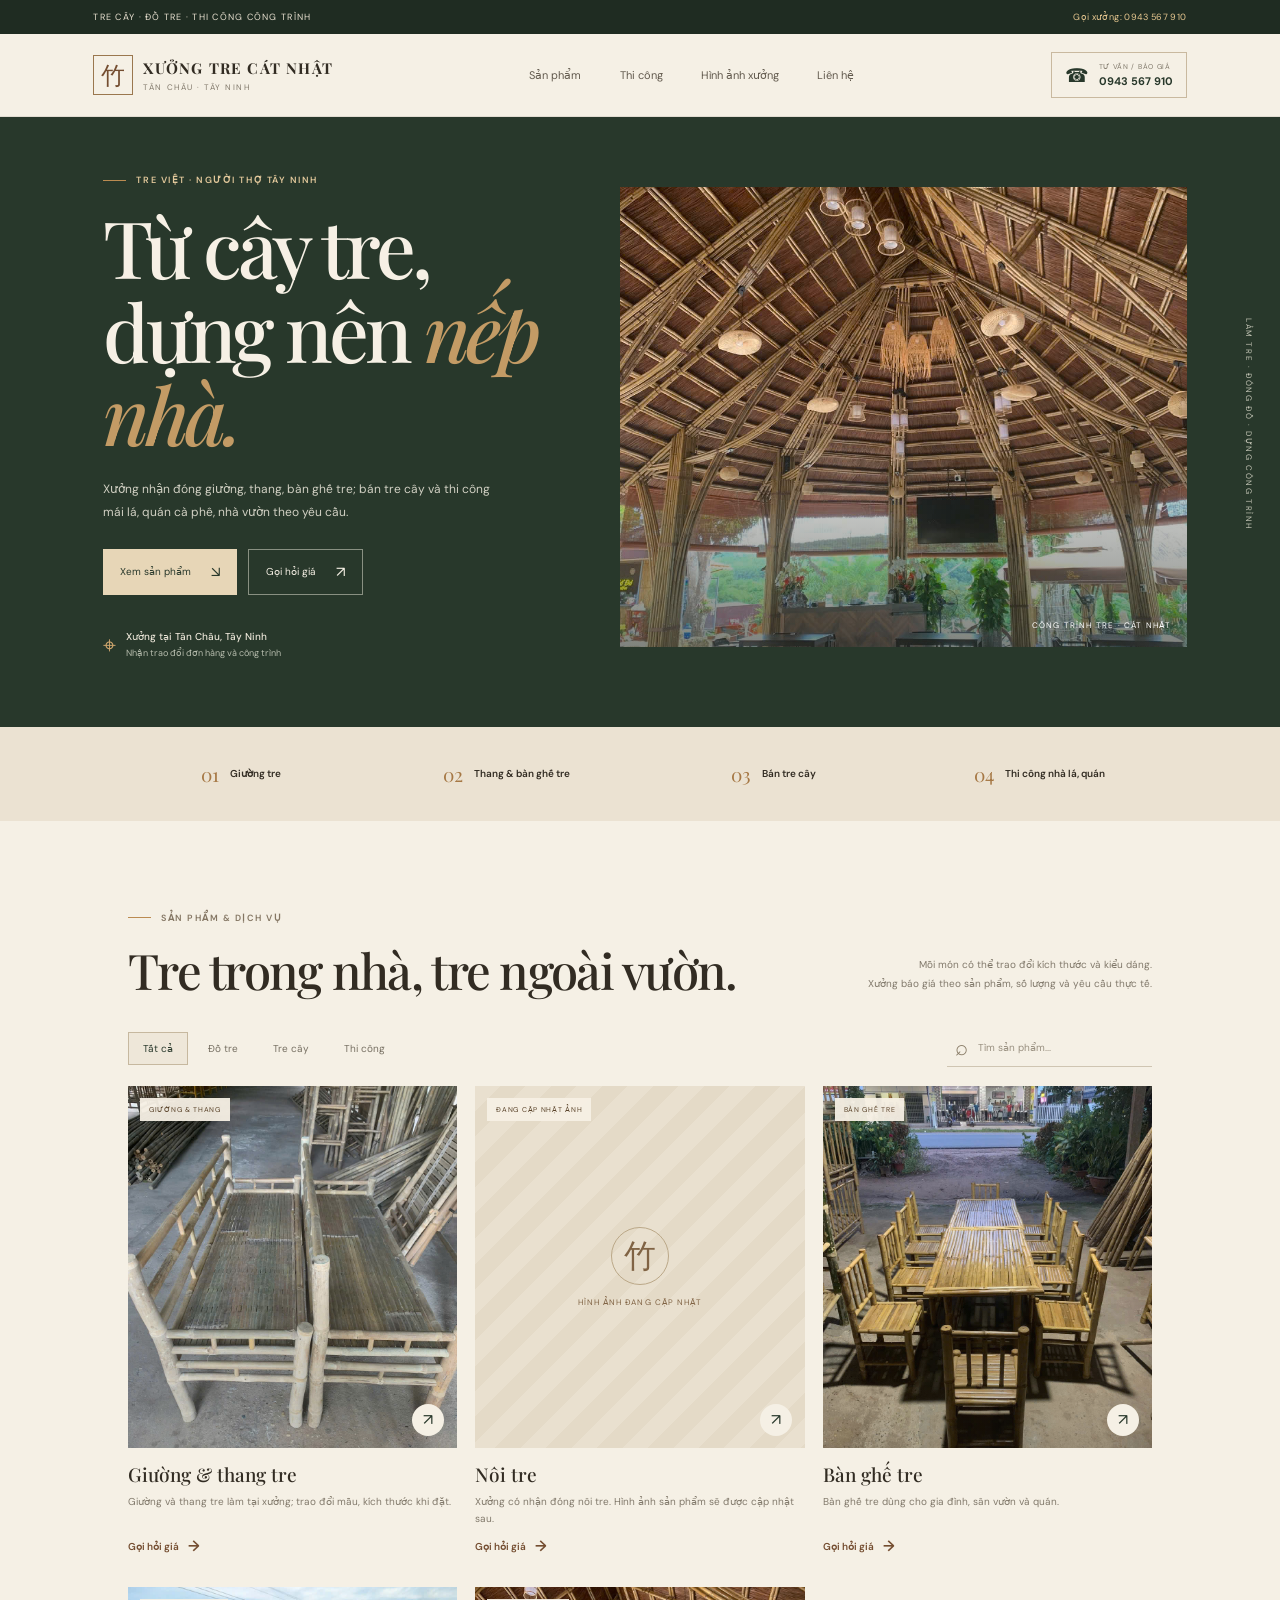
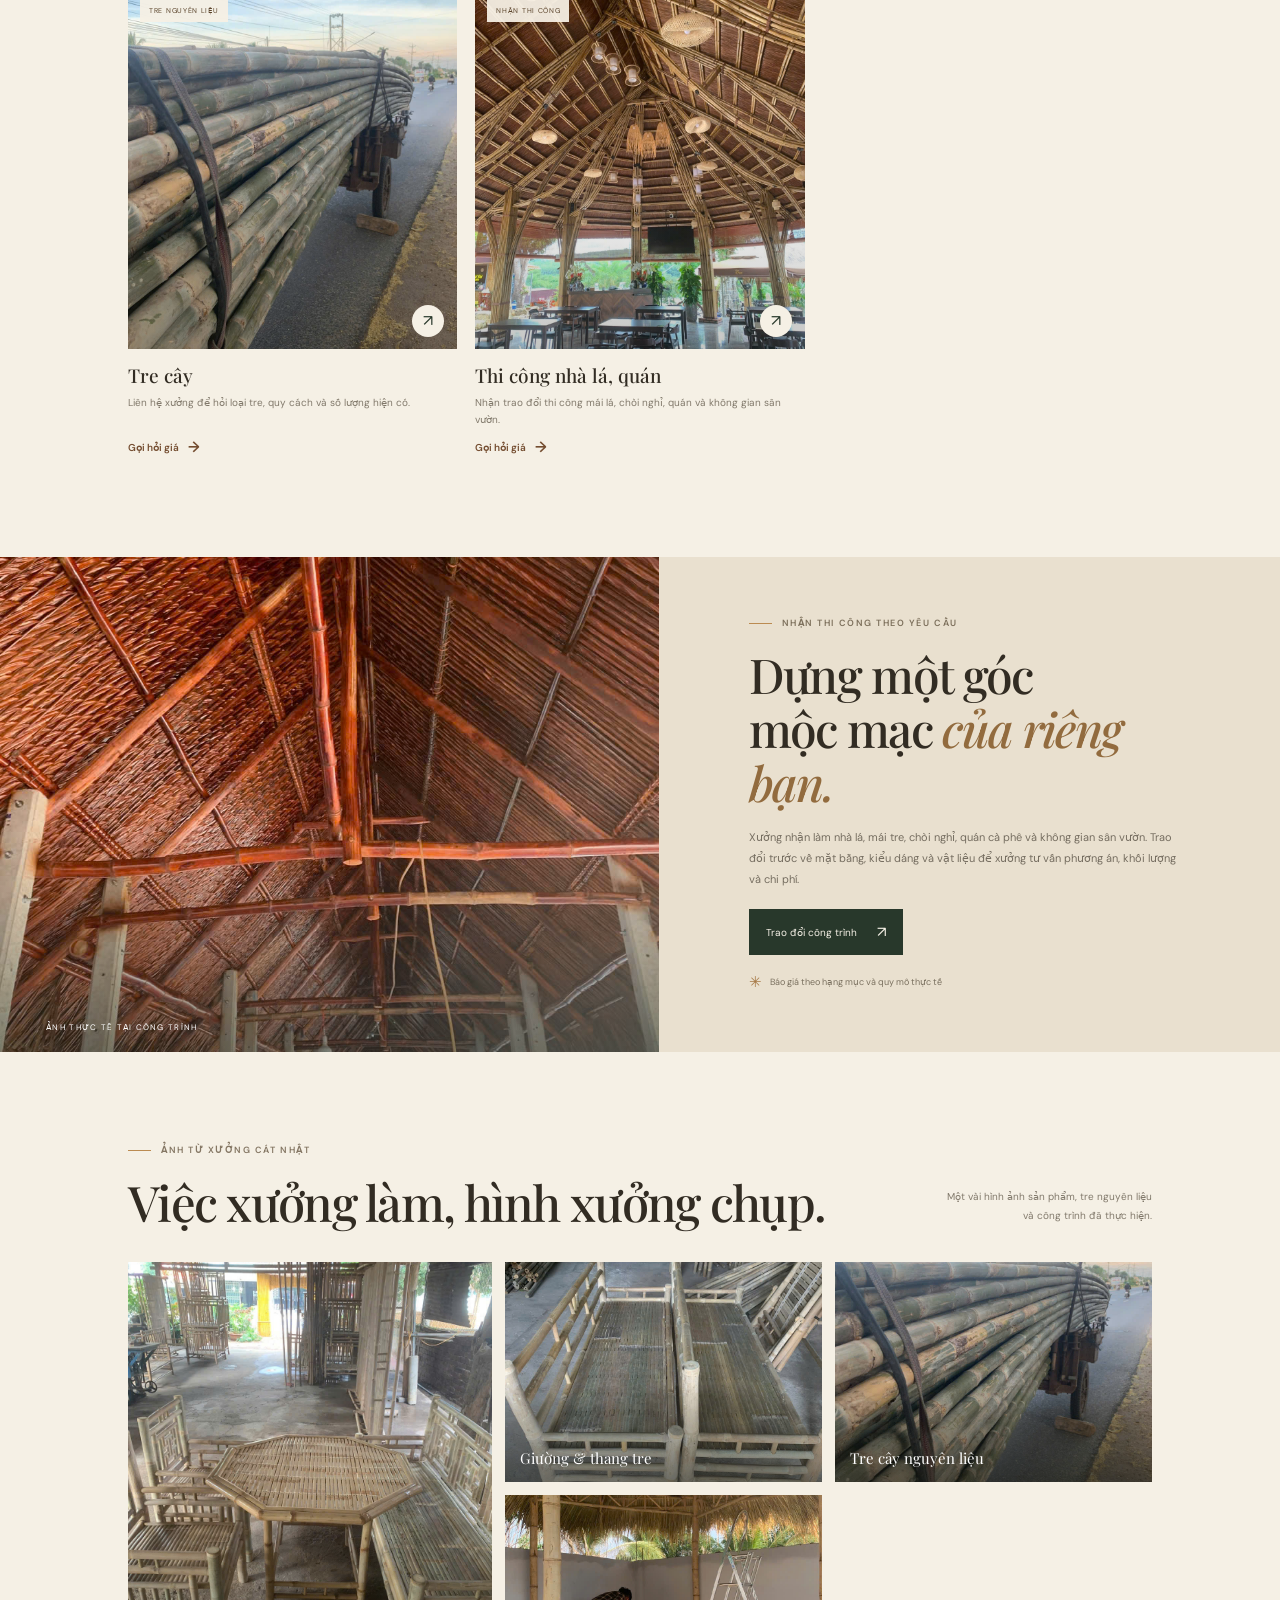
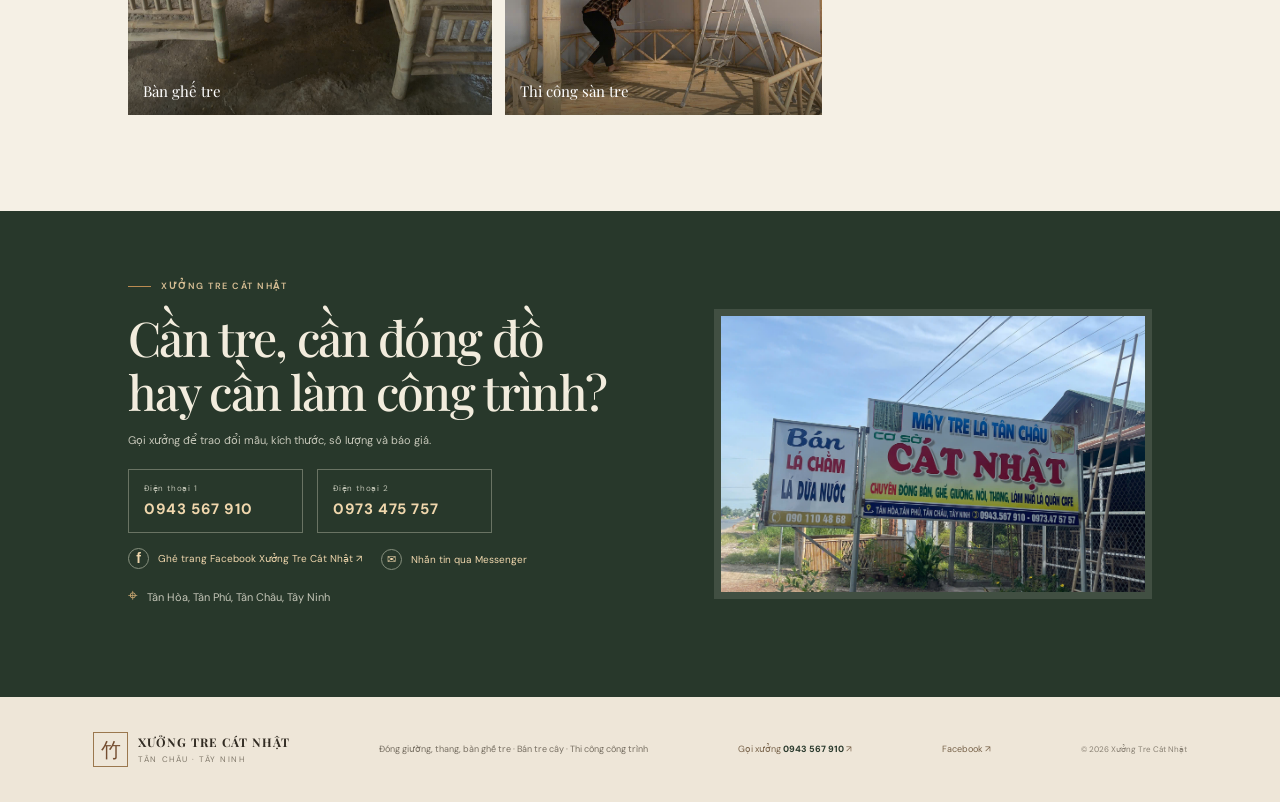
==== index.html @ 5a990e67 "Publish standalone bamboo workshop storefront Co-authored-by: Copilot <223556219+Copilot@users.norep" ====
<!doctype html>
<html lang="vi">
  <head>
    <meta charset="UTF-8" />
    <meta name="viewport" content="width=device-width, initial-scale=1.0" />
    <meta
      name="description"
      content="Xưởng Tre Cát Nhật chuyên đóng giường, thang tre, bàn ghế; bán tre cây và nhận thi công nhà lá, quán cà phê."
    />
    <meta name="theme-color" content="#28382b" />
    <title>Xưởng Tre Cát Nhật — Giường, thang & công trình tre</title>
    <link rel="preconnect" href="https://fonts.googleapis.com" />
    <link rel="preconnect" href="https://fonts.gstatic.com" crossorigin />
    <link
      href="https://fonts.googleapis.com/css2?family=DM+Sans:wght@400;500;600;700&family=Playfair+Display:wght@500;600;700&display=swap"
      rel="stylesheet"
    />
    <link rel="stylesheet" href="styles.css" />
  </head>
  <body>
    <div class="topline">
      <span>TRE CÂY · ĐỒ TRE · THI CÔNG CÔNG TRÌNH</span>
      <a href="tel:+84943567910">Gọi xưởng: 0943 567 910</a>
    </div>

    <header class="site-header">
      <a class="brand" href="#" aria-label="Xưởng Tre Cát Nhật — Trang chủ">
        <span class="brand-icon" aria-hidden="true">竹</span>
        <span class="brand-copy">
          <strong>XƯỞNG TRE CÁT NHẬT</strong>
          <small>TÂN CHÂU · TÂY NINH</small>
        </span>
      </a>
      <button class="menu-toggle" aria-label="Mở menu" aria-expanded="false">
        <span></span><span></span>
      </button>
      <nav class="main-nav" aria-label="Điều hướng chính">
        <a href="#san-pham">Sản phẩm</a>
        <a href="#thi-cong">Thi công</a>
        <a href="#hinh-anh">Hình ảnh xưởng</a>
        <a href="#lien-he">Liên hệ</a>
      </nav>
      <a class="header-call" href="tel:+84943567910">
        <span class="phone-symbol" aria-hidden="true">☎</span>
        <span><small>TƯ VẤN / BÁO GIÁ</small><strong>0943 567 910</strong></span>
      </a>
    </header>

    <main>
      <section class="hero">
        <div class="hero-copy">
          <p class="eyebrow"><span></span> TRE VIỆT · NGƯỜI THỢ TÂY NINH</p>
          <h1>Từ cây tre,<br />dựng nên <em>nếp nhà.</em></h1>
          <p class="hero-description">
            Xưởng nhận đóng giường, thang, bàn ghế tre; bán tre cây và thi
            công mái lá, quán cà phê, nhà vườn theo yêu cầu.
          </p>
          <div class="hero-actions">
            <a class="button button-light" href="#san-pham">Xem sản phẩm <span>↘</span></a>
            <a class="button button-outline" href="tel:+84943567910">Gọi hỏi giá <span>↗</span></a>
          </div>
          <div class="hero-location">
            <span class="location-mark">⌖</span>
            <span><strong>Xưởng tại Tân Châu, Tây Ninh</strong><small>Nhận trao đổi đơn hàng và công trình</small></span>
          </div>
        </div>
        <div class="hero-photo">
          <img
            src="images/1793514628657_2302248318093158072_8414925042818070924_f6bd788562dd0f237fe60cd14b8ffb95.jpg"
            alt="Không gian quán với kết cấu mái tre do xưởng thực hiện"
          />
          <span class="photo-tag">CÔNG TRÌNH TRE · CÁT NHẬT</span>
        </div>
        <div class="hero-index">LÀM TRE · ĐÓNG ĐỒ · DỰNG CÔNG TRÌNH</div>
      </section>

      <section class="service-strip" aria-label="Dịch vụ của xưởng">
        <div><span>01</span><strong>Giường tre</strong></div>
        <div><span>02</span><strong>Thang & bàn ghế tre</strong></div>
        <div><span>03</span><strong>Bán tre cây</strong></div>
        <div><span>04</span><strong>Thi công nhà lá, quán</strong></div>
      </section>

      <section class="catalog section-wrap" id="san-pham">
        <div class="section-heading">
          <div>
            <p class="eyebrow eyebrow-dark"><span></span> SẢN PHẨM & DỊCH VỤ</p>
            <h2>Tre trong nhà,<br class="mobile-break" /> tre ngoài vườn.</h2>
          </div>
          <p class="heading-note">
            Mỗi món có thể trao đổi kích thước và kiểu dáng.<br />
            Xưởng báo giá theo sản phẩm, số lượng và yêu cầu thực tế.
          </p>
        </div>
        <div class="catalog-tools">
          <div class="filter-list" role="group" aria-label="Lọc sản phẩm và dịch vụ">
            <button class="filter-chip is-active" data-filter="all">Tất cả</button>
            <button class="filter-chip" data-filter="do-tre">Đồ tre</button>
            <button class="filter-chip" data-filter="tre-cay">Tre cây</button>
            <button class="filter-chip" data-filter="thi-cong">Thi công</button>
          </div>
          <label class="catalog-search">
            <span aria-hidden="true">⌕</span>
            <input type="search" placeholder="Tìm sản phẩm..." aria-label="Tìm sản phẩm" />
          </label>
        </div>
        <div class="product-grid" id="product-grid" aria-live="polite"></div>
        <p class="empty-state" hidden>Chưa thấy mục phù hợp. Bạn gọi xưởng để hỏi thêm nhé.</p>
      </section>

      <section class="build-section" id="thi-cong">
        <div class="build-photo">
          <img
            src="images/1793514628593_2302248318093158072_8414925042818070924_a363cd27d2b1b5b8b6a3afbc06272234.jpg"
            alt="Kết cấu khung tre và mái lá trong công trình"
            loading="lazy"
          />
          <span>ẢNH THỰC TẾ TẠI CÔNG TRÌNH</span>
        </div>
        <div class="build-copy">
          <p class="eyebrow"><span></span> NHẬN THI CÔNG THEO YÊU CẦU</p>
          <h2>Dựng một góc<br />mộc mạc <em>của riêng bạn.</em></h2>
          <p>
            Xưởng nhận làm nhà lá, mái tre, chòi nghỉ, quán cà phê và không gian
            sân vườn. Trao đổi trước về mặt bằng, kiểu dáng và vật liệu để xưởng
            tư vấn phương án, khối lượng và chi phí.
          </p>
          <a class="button button-dark" href="tel:+84943567910">Trao đổi công trình <span>↗</span></a>
          <div class="build-note"><span>✳</span> Báo giá theo hạng mục và quy mô thực tế</div>
        </div>
      </section>

      <section class="gallery section-wrap" id="hinh-anh">
        <div class="section-heading">
          <div>
            <p class="eyebrow eyebrow-dark"><span></span> ẢNH TỪ XƯỞNG CÁT NHẬT</p>
            <h2>Việc xưởng làm,<br class="mobile-break" /> hình xưởng chụp.</h2>
          </div>
          <p class="heading-note">Một vài hình ảnh sản phẩm, tre nguyên liệu<br />và công trình đã thực hiện.</p>
        </div>
        <div class="gallery-grid">
          <figure class="gallery-item gallery-tall">
            <img src="images/1793514628638_2302248318093158072_8414925042818070924_1a4702af2884a85660128b7a0f03ecbd.jpg" alt="Bộ bàn ghế tre tại xưởng" loading="lazy" />
            <figcaption>Bàn ghế tre</figcaption>
          </figure>
          <figure class="gallery-item">
            <img src="images/1793514628611_2302248318093158072_8414925042818070924_bbc98dd63fa89bb948191620b139f778.jpg" alt="Giường tre và thang tre làm tại xưởng" loading="lazy" />
            <figcaption>Giường & thang tre</figcaption>
          </figure>
          <figure class="gallery-item">
            <img src="images/1793514628563_2302248318093158072_8414925042818070924_aedded32623b53c413bf5d4d743a442a.jpg" alt="Tre cây được xưởng vận chuyển" loading="lazy" />
            <figcaption>Tre cây nguyên liệu</figcaption>
          </figure>
          <figure class="gallery-item">
            <img src="images/1793514628673_2302248318093158072_8414925042818070924_ba38e5b9bf5c7ebfebbb3e8cbd4e57aa.jpg" alt="Thợ đang thi công sàn và lan can tre" loading="lazy" />
            <figcaption>Thi công sàn tre</figcaption>
          </figure>
        </div>
      </section>

      <section class="contact-section" id="lien-he">
        <div class="contact-copy">
          <p class="eyebrow"><span></span> XƯỞNG TRE CÁT NHẬT</p>
          <h2>Cần tre, cần đóng đồ<br />hay cần làm công trình?</h2>
          <p>Gọi xưởng để trao đổi mẫu, kích thước, số lượng và báo giá.</p>
          <div class="contact-numbers">
            <a href="tel:+84943567910"><span>Điện thoại 1</span><strong>0943 567 910</strong></a>
            <a href="tel:+84973475757"><span>Điện thoại 2</span><strong>0973 475 757</strong></a>
          </div>
          <a
            class="facebook-link"
            href="https://www.facebook.com/XuongTreCatNhat/"
            target="_blank"
            rel="noopener noreferrer"
          ><span aria-hidden="true">f</span> Ghé trang Facebook Xưởng Tre Cát Nhật ↗</a>
          <a
            class="messenger-link"
            href="https://m.me/XuongTreCatNhat"
            target="_blank"
            rel="noopener noreferrer"
          ><span aria-hidden="true">✉</span> Nhắn tin qua Messenger</a>
          <p class="address"><span>⌖</span> Tân Hòa, Tân Phú, Tân Châu, Tây Ninh</p>
        </div>
        <div class="contact-sign">
          <img
            src="images/1793514628681_2302248318093158072_8414925042818070924_1838c5b27fb792c9d031f95ab811257e.jpg"
            alt="Bảng hiệu Cơ sở Cát Nhật tại Tân Châu, Tây Ninh"
            loading="lazy"
          />
        </div>
      </section>
    </main>

    <footer class="site-footer">
      <a class="brand footer-brand" href="#">
        <span class="brand-icon" aria-hidden="true">竹</span>
        <span class="brand-copy"><strong>XƯỞNG TRE CÁT NHẬT</strong><small>TÂN CHÂU · TÂY NINH</small></span>
      </a>
      <p>Đóng giường, thang, bàn ghế tre · Bán tre cây · Thi công công trình</p>
      <a class="footer-phone" href="tel:+84943567910">Gọi xưởng <span>0943 567 910</span> ↗</a>
      <a class="footer-facebook" href="https://www.facebook.com/XuongTreCatNhat/" target="_blank" rel="noopener noreferrer">Facebook ↗</a>
      <small class="copyright">© 2026 Xưởng Tre Cát Nhật</small>
    </footer>

    <div class="mobile-contact-actions" aria-label="Liên hệ xưởng">
      <a class="mobile-message" href="https://m.me/XuongTreCatNhat" target="_blank" rel="noopener noreferrer"><span aria-hidden="true">✉</span> Nhắn Messenger</a>
      <a class="mobile-call" href="tel:+84943567910"><span aria-hidden="true">☎</span> Gọi xưởng</a>
    </div>
    <script src="app.js"></script>
  </body>
</html>
---- styles.css ----
:root {
  --forest: #28382b;
  --forest-soft: #3c503d;
  --bark: #744d30;
  --bark-light: #a97945;
  --cream: #f5f0e5;
  --cream-dark: #e9e0cf;
  --ink: #322c23;
  --muted: #81796b;
  --line: #ded5c5;
  --serif: "Playfair Display", Georgia, serif;
  --sans: "DM Sans", "Segoe UI", sans-serif;
}

* { box-sizing: border-box; }
html { scroll-behavior: smooth; scroll-padding-top: 85px; }
body { margin: 0; background: var(--cream); color: var(--ink); font-family: var(--sans); font-size: 14px; -webkit-font-smoothing: antialiased; }
button, input { font: inherit; }
a { color: inherit; text-decoration: none; }
img { display: block; max-width: 100%; }
.topline { min-height: 34px; display: flex; justify-content: space-between; align-items: center; padding: 0 7.3%; color: #e9e1d1; background: #1f2c22; font-size: 9px; letter-spacing: .14em; }
.topline a { color: #e9c991; letter-spacing: .04em; }
.site-header { height: 83px; display: flex; align-items: center; justify-content: space-between; gap: 30px; padding: 0 7.3%; position: sticky; top: 0; z-index: 20; background: var(--cream); border-bottom: 1px solid rgba(50,44,35,.1); }
.brand { display: inline-flex; align-items: center; gap: 10px; flex-shrink: 0; }
.brand-icon { display: grid; place-items: center; width: 40px; height: 40px; border: 1px solid #9a774e; color: var(--bark); font-family: var(--serif); font-size: 24px; }
.brand-copy { display: grid; gap: 4px; }
.brand-copy strong { font-family: var(--serif); font-size: 15px; letter-spacing: .08em; }
.brand-copy small { color: var(--muted); font-size: 8px; letter-spacing: .19em; }
.main-nav { display: flex; align-items: center; gap: clamp(20px,3vw,42px); }
.main-nav a { color: #61594d; font-size: 11px; transition: color .2s; }
.main-nav a:hover { color: var(--bark-light); }
.header-call { display: flex; align-items: center; gap: 10px; padding: 9px 13px; border: 1px solid #c9b99f; color: var(--forest); }
.phone-symbol { font-size: 19px; }
.header-call span:last-child { display: grid; gap: 3px; }
.header-call small { color: var(--muted); font-size: 7px; letter-spacing: .1em; }
.header-call strong { font-size: 11px; }
.menu-toggle { display: none; }

.hero { position: relative; min-height: 590px; display: grid; grid-template-columns: 46% 54%; align-items: center; padding: 45px 7.3% 55px; overflow: hidden; background: var(--forest); color: #f6f0e5; }
.hero-copy { position: relative; z-index: 1; padding: 12px 10% 12px 2%; }
.eyebrow { display: flex; align-items: center; gap: 10px; margin: 0 0 19px; color: #e2c89b; font-size: 9px; font-weight: 600; letter-spacing: .17em; }
.eyebrow > span { width: 23px; height: 1px; display: inline-block; background: #bb8b51; }
.hero h1 { margin: 0; font-family: var(--serif); font-size: clamp(51px,6.2vw,79px); font-weight: 500; letter-spacing: -.05em; line-height: 1.06; }
h1 em, h2 em { color: #c39b65; font-weight: 500; }
.hero-description { max-width: 400px; margin: 22px 0 25px; color: #d1d0c3; font-size: 12px; line-height: 1.9; }
.hero-actions { display: flex; flex-wrap: wrap; gap: 11px; }
.button { min-height: 46px; display: inline-flex; align-items: center; justify-content: center; gap: 20px; padding: 0 17px; font-size: 10px; transition: background .2s,color .2s; }
.button span { font-size: 15px; }
.button-light { color: var(--forest); background: #e7d6b7; }
.button-light:hover { background: white; }
.button-outline { border: 1px solid #899082; color: #f6f0e5; }
.button-outline:hover { background: rgba(255,255,255,.1); }
.hero-location { display: flex; align-items: center; gap: 10px; margin-top: 35px; color: #eee8da; }
.location-mark { color: #d0a76e; font-size: 23px; }
.hero-location span:last-child { display: grid; gap: 4px; }
.hero-location strong { font-size: 10px; font-weight: 500; }
.hero-location small { color: #b6bcad; font-size: 9px; }
.hero-photo { position: relative; height: 460px; margin-left: 4%; }
.hero-photo::after { position: absolute; inset: 45% 0 0; content: ""; background: linear-gradient(transparent,rgba(24,30,22,.55)); pointer-events: none; }
.hero-photo img { width: 100%; height: 100%; object-fit: cover; object-position: center 57%; }
.photo-tag { position: absolute; z-index: 1; right: 15px; bottom: 17px; color: white; font-size: 8px; letter-spacing: .15em; }
.hero-index { position: absolute; right: 2%; top: 33%; writing-mode: vertical-rl; color: #c4c5b6; font-size: 8px; letter-spacing: .2em; }

.service-strip { min-height: 94px; display: grid; grid-template-columns: repeat(4,1fr); align-items: center; gap: 15px; padding: 17px 9%; background: #ebe2d2; }
.service-strip div { display: flex; justify-content: center; align-items: center; gap: 11px; }
.service-strip span { color: #a67845; font-family: var(--serif); font-size: 19px; }
.service-strip strong { font-size: 10px; font-weight: 600; }
.section-wrap { padding-right: 10%; padding-left: 10%; }
.catalog { padding-top: 91px; padding-bottom: 100px; }
.section-heading { display: flex; justify-content: space-between; align-items: end; gap: 25px; margin-bottom: 32px; }
.eyebrow-dark { color: #847663; }
h2 { margin: 0; font-family: var(--serif); font-size: clamp(35px,4vw,49px); font-weight: 500; letter-spacing: -.035em; line-height: 1.12; }
.section-heading h2 em { color: var(--bark-light); }
.heading-note { margin: 0 0 5px; color: var(--muted); font-size: 10px; line-height: 1.9; text-align: right; }
.catalog-tools { display: flex; justify-content: space-between; align-items: center; gap: 15px; margin-bottom: 19px; }
.filter-list { display: flex; flex-wrap: wrap; gap: 5px; }
.filter-chip { padding: 9px 14px; border: 1px solid transparent; background: transparent; color: #766f62; font-size: 10px; cursor: pointer; }
.filter-chip:hover, .filter-chip.is-active { border-color: #c6b89f; color: var(--forest); background: #eee7d9; }
.catalog-search { display: flex; align-items: center; gap: 8px; width: 205px; padding: 7px 8px; border-bottom: 1px solid #cfc5b2; }
.catalog-search > span { color: #887b66; font-size: 22px; line-height: 1; }
.catalog-search input { width: 100%; border: 0; outline: 0; color: var(--ink); background: transparent; font-size: 10px; }
.catalog-search input::placeholder { color: #999080; }
.product-grid { display: grid; grid-template-columns: repeat(3,minmax(0,1fr)); gap: 31px 18px; }
.product-card { min-width: 0; }
.product-image { position: relative; display: block; overflow: hidden; aspect-ratio: .91; background: #ddd0b9; }
.product-image::after { position: absolute; inset: 45% 0 0; content: ""; background: linear-gradient(transparent,rgba(25,27,21,.25)); }
.product-image img { width: 100%; height: 100%; object-fit: cover; transition: transform .45s; }
.product-card:hover .product-image img { transform: scale(1.045); }
.product-image--placeholder { display: grid; place-items: center; background: repeating-linear-gradient(135deg,#e9e0cf,#e9e0cf 18px,#e4dac7 18px,#e4dac7 36px); }
.product-image--placeholder::after { display: none; }
.image-placeholder { display: grid; justify-items: center; gap: 12px; color: #806344; }
.image-placeholder > span { display: grid; place-items: center; width: 58px; height: 58px; border: 1px solid #bba888; border-radius: 50%; font-family: var(--serif); font-size: 32px; }
.image-placeholder small { font-size: 8px; letter-spacing: .13em; }
.product-image--placeholder .product-label { background: rgba(247,241,229,.94); }
.product-label { position: absolute; z-index: 1; top: 12px; left: 12px; padding: 7px 9px; color: #5b442b; background: rgba(247,241,229,.94); font-size: 7px; letter-spacing: .1em; }
.image-arrow { position: absolute; z-index: 1; right: 13px; bottom: 12px; display: grid; place-items: center; width: 32px; height: 32px; border-radius: 50%; color: var(--forest); background: #f5f0e5; font-size: 16px; }
.product-info { padding-top: 13px; }
.product-info h3 { margin: 0 0 6px; font-family: var(--serif); font-size: 19px; font-weight: 500; }
.product-info p { min-height: 35px; margin: 0 0 8px; color: var(--muted); font-size: 10px; line-height: 1.7; }
.product-link { display: inline-flex; align-items: center; gap: 9px; color: var(--bark); font-size: 10px; font-weight: 600; }
.product-link span { font-size: 15px; transition: transform .2s; }
.product-link:hover span { transform: translateX(4px); }
.empty-state { padding: 35px 0; color: var(--muted); text-align: center; font-size: 12px; }

.build-section { display: grid; grid-template-columns: 1.03fr .97fr; background: #e9e0cf; }
.build-photo { position: relative; min-height: 490px; }
.build-photo::after { position: absolute; inset: 55% 0 0; content: ""; background: linear-gradient(transparent,rgba(22,28,21,.5)); }
.build-photo img { width: 100%; height: 100%; position: absolute; inset: 0; object-fit: cover; }
.build-photo > span { position: absolute; z-index: 1; bottom: 20px; left: 7%; color: white; font-size: 8px; letter-spacing: .16em; }
.build-copy { align-self: center; padding: 60px clamp(35px,7vw,100px); }
.build-copy .eyebrow { color: #7d705c; }
.build-copy h2 { margin-bottom: 17px; font-size: clamp(35px,4vw,48px); }
.build-copy h2 em { color: #926b3e; }
.build-copy > p:not(.eyebrow) { max-width: 440px; margin-bottom: 20px; color: #756d60; font-size: 11px; line-height: 1.9; }
.button-dark { color: #f7f2e8; background: var(--forest); }
.button-dark:hover { background: #435b42; }
.build-note { display: flex; align-items: center; gap: 8px; margin-top: 17px; color: #7a705f; font-size: 9px; }
.build-note span { color: #a67845; font-size: 15px; }

.gallery { padding-top: 92px; padding-bottom: 96px; }
.gallery-grid { display: grid; grid-template-columns: 1.15fr 1fr 1fr; grid-template-rows: 220px 220px; gap: 13px; }
.gallery-item { position: relative; min-width: 0; min-height: 0; overflow: hidden; margin: 0; background: #ded0b8; }
.gallery-item::after { position: absolute; inset: 55% 0 0; content: ""; background: linear-gradient(transparent,rgba(24,26,20,.62)); }
.gallery-item img { width: 100%; height: 100%; object-fit: cover; transition: transform .45s; }
.gallery-item:hover img { transform: scale(1.04); }
.gallery-item figcaption { position: absolute; z-index: 1; bottom: 14px; left: 15px; color: white; font-family: var(--serif); font-size: 15px; }
.gallery-tall { grid-row: span 2; }
.gallery-tall img { object-position: center; }

.contact-section { display: grid; grid-template-columns: 1.1fr .9fr; gap: 50px; align-items: center; padding: 69px 10%; color: #f2ecdd; background: var(--forest); }
.contact-copy .eyebrow { color: #d7be94; }
.contact-copy h2 { font-size: clamp(35px,4vw,48px); }
.contact-copy > p:not(.eyebrow) { margin: 14px 0 22px; color: #c5c6b8; font-size: 11px; }
.contact-numbers { display: flex; flex-wrap: wrap; gap: 14px; }
.contact-numbers a { min-width: 175px; display: grid; gap: 6px; padding: 13px 15px; border: 1px solid #697363; }
.contact-numbers a:hover { border-color: #d2ad76; }
.contact-numbers span { color: #c0c3b4; font-size: 8px; letter-spacing: .1em; }
.contact-numbers strong { color: #f0d7ad; font-size: 15px; letter-spacing: .04em; }
.facebook-link { display: inline-flex; align-items: center; gap: 9px; margin-top: 15px; color: #f0d7ad; font-size: 10px; }
.facebook-link > span { display: grid; place-items: center; width: 21px; height: 21px; border: 1px solid #87907e; border-radius: 50%; font-family: Arial, sans-serif; font-size: 14px; font-weight: 700; }
.facebook-link:hover, .footer-facebook:hover { color: white; }
.messenger-link { display: inline-flex; align-items: center; gap: 9px; margin: 12px 0 0 15px; color: #f0d7ad; font-size: 10px; }
.messenger-link > span { display: grid; place-items: center; width: 21px; height: 21px; border: 1px solid #87907e; border-radius: 50%; font-size: 11px; }
.messenger-link:hover { color: white; }
.contact-copy .address { margin: 19px 0 0; color: #ded8c9; font-size: 10px; }
.address span { margin-right: 6px; color: #d2ad76; font-size: 17px; }
.contact-sign { height: 290px; overflow: hidden; border: 7px solid rgba(245,240,229,.12); }
.contact-sign img { width: 100%; height: 100%; object-fit: cover; object-position: center 45%; }

.site-footer { min-height: 105px; display: flex; align-items: center; justify-content: space-between; gap: 22px; padding: 21px 7.3%; background: #eee6d8; }
.footer-brand .brand-icon { width: 35px; height: 35px; font-size: 20px; }
.footer-brand .brand-copy strong { font-size: 12px; }
.site-footer > p { margin: 0; color: #776f62; font-size: 9px; }
.footer-phone { color: #78634a; font-size: 9px; }
.footer-phone span { color: var(--forest); font-weight: 700; }
.footer-facebook { color: #78634a; font-size: 9px; }
.copyright { color: #898174; font-size: 8px; }
.mobile-contact-actions { display: none; }
.mobile-break { display: none; }

@media (max-width: 960px) {
  .site-header { padding-right: 5%; padding-left: 5%; gap: 18px; }
  .main-nav { gap: 17px; }
  .main-nav a { font-size: 10px; }
  .header-call { padding: 8px; }
  .header-call small { font-size: 6px; }
  .hero { padding-right: 5%; padding-left: 5%; }
  .hero-copy { padding-right: 4%; }
  .hero-photo { height: 410px; }
  .section-wrap { padding-right: 6%; padding-left: 6%; }
  .contact-section { padding-right: 7%; padding-left: 7%; }
  .site-footer { padding-right: 5%; padding-left: 5%; }
}
@media (max-width: 700px) {
  html { scroll-padding-top: 68px; }
  .topline { min-height: 29px; padding: 0 5%; font-size: 7px; letter-spacing: .08em; }
  .topline a { font-size: 8px; }
  .site-header { height: 67px; gap: 0; }
  .brand { gap: 7px; }
  .brand-icon { width: 34px; height: 34px; font-size: 21px; }
  .brand-copy strong { font-size: 12px; }
  .brand-copy small { font-size: 7px; }
  .header-call { display: none; }
  .menu-toggle { order: 2; display: grid; gap: 6px; width: 25px; padding: 4px 0; border: 0; background: transparent; }
  .menu-toggle span { height: 1px; background: var(--forest); }
  .main-nav { position: absolute; top: 66px; right: 0; left: 0; display: none; flex-direction: column; align-items: stretch; gap: 0; padding: 7px 6% 14px; border-bottom: 1px solid var(--line); background: var(--cream); }
  .main-nav.is-open { display: flex; }
  .main-nav a { padding: 12px 0; font-size: 12px; }
  .hero { min-height: auto; display: flex; flex-direction: column; align-items: stretch; padding: 43px 6% 29px; }
  .hero-copy { padding: 0 0 25px; }
  .eyebrow { margin-bottom: 14px; font-size: 8px; }
  .hero h1 { font-size: clamp(52px,13vw,68px); }
  .hero-description { margin: 17px 0 20px; font-size: 11px; }
  .hero-location { margin-top: 24px; }
  .hero-photo { height: 300px; margin: 0; }
  .hero-index { top: auto; right: 6%; bottom: 15px; writing-mode: horizontal-tb; font-size: 7px; }
  .service-strip { grid-template-columns: 1fr 1fr; gap: 16px 5px; padding: 20px 5%; }
  .service-strip div { justify-content: flex-start; gap: 8px; }
  .service-strip span { font-size: 16px; }
  .service-strip strong { font-size: 9px; }
  .section-wrap { padding-right: 6%; padding-left: 6%; }
  .catalog { padding-top: 61px; padding-bottom: 62px; }
  .section-heading { align-items: flex-start; flex-direction: column; gap: 12px; margin-bottom: 21px; }
  h2 { font-size: 37px; }
  .heading-note { margin: 0; font-size: 9px; text-align: left; }
  .mobile-break { display: initial; }
  .catalog-tools { align-items: stretch; flex-direction: column; gap: 9px; }
  .filter-list { flex-wrap: nowrap; overflow-x: auto; padding-bottom: 3px; }
  .filter-chip { flex-shrink: 0; padding: 8px 11px; font-size: 9px; }
  .catalog-search { width: 100%; }
  .product-grid { grid-template-columns: repeat(2,minmax(0,1fr)); gap: 24px 12px; }
  .product-image { aspect-ratio: .78; }
  .product-label { top: 7px; left: 7px; max-width: calc(100% - 14px); padding: 6px; font-size: 6px; }
  .image-arrow { right: 8px; bottom: 8px; width: 28px; height: 28px; }
  .product-info { padding-top: 9px; }
  .product-info h3 { font-size: 16px; }
  .product-info p { min-height: 48px; font-size: 9px; }
  .product-link { font-size: 9px; }
  .build-section { grid-template-columns: 1fr; }
  .build-photo { min-height: 300px; }
  .build-copy { padding: 39px 7% 42px; }
  .build-copy h2 { font-size: 38px; }
  .gallery { padding-top: 62px; padding-bottom: 62px; }
  .gallery-grid { grid-template-columns: 1fr 1fr; grid-template-rows: 190px 155px 155px; gap: 9px; }
  .gallery-tall { grid-row: span 2; }
  .gallery-item figcaption { bottom: 9px; left: 9px; font-size: 12px; }
  .contact-section { grid-template-columns: 1fr; gap: 25px; padding: 42px 7%; }
  .contact-copy h2 { font-size: 37px; }
  .contact-sign { height: 230px; }
  .site-footer { align-items: flex-start; flex-direction: column; gap: 12px; padding: 25px 6% 85px; }
  .site-footer > p { max-width: 300px; line-height: 1.7; }
  .footer-facebook { font-size: 10px; }
  .copyright { display: none; }
  .mobile-contact-actions { position: fixed; right: 10px; bottom: 10px; left: 10px; z-index: 25; display: grid; grid-template-columns: 1fr 1fr; gap: 8px; }
  .mobile-contact-actions a { min-height: 48px; display: flex; align-items: center; justify-content: center; gap: 8px; box-shadow: 0 4px 18px rgba(0,0,0,.2); font-size: 11px; font-weight: 600; }
  .mobile-call { color: #f8f2e6; background: var(--forest); }
  .mobile-call span { color: #e5c28c; font-size: 18px; }
  .mobile-message { color: #fff; background: #0866ff; }
  .mobile-message span { font-size: 15px; }
}
@media (prefers-reduced-motion: reduce) {
  *, *::before, *::after { scroll-behavior: auto !important; transition-duration: .01ms !important; }
}
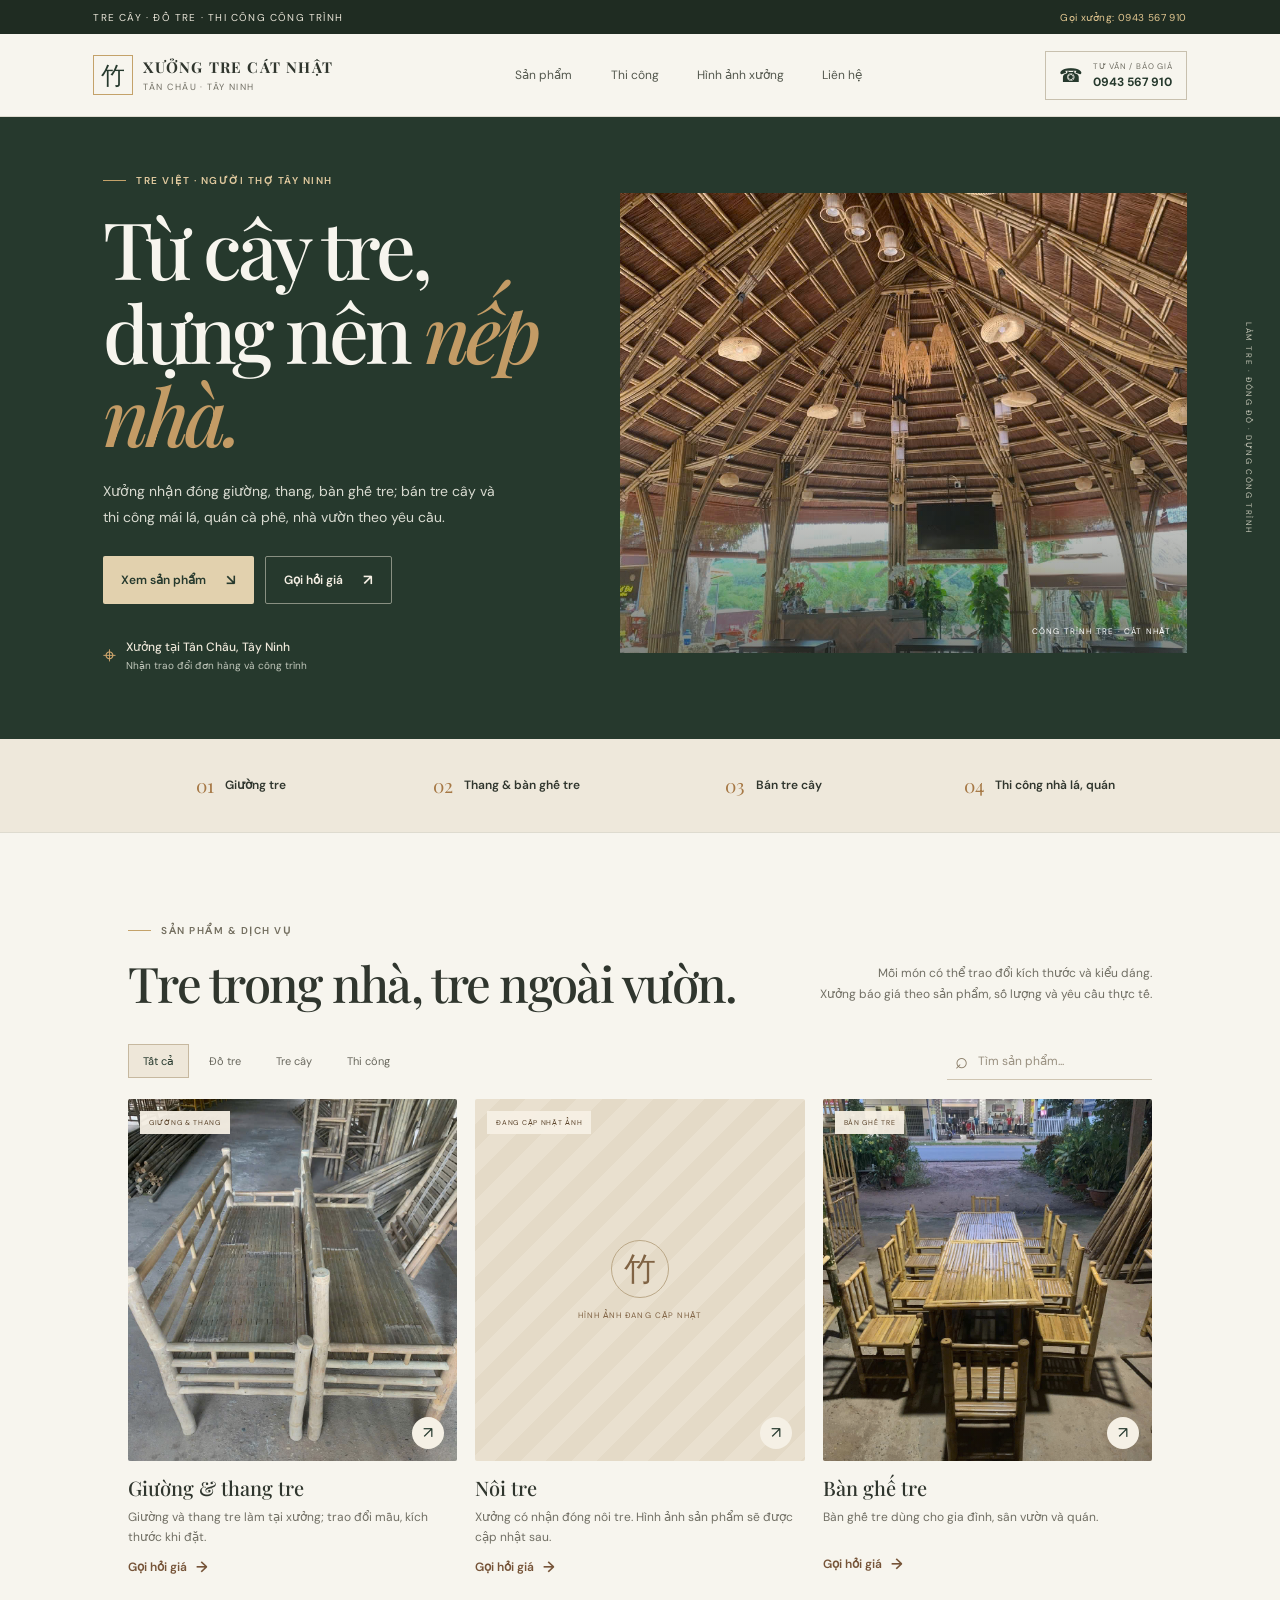
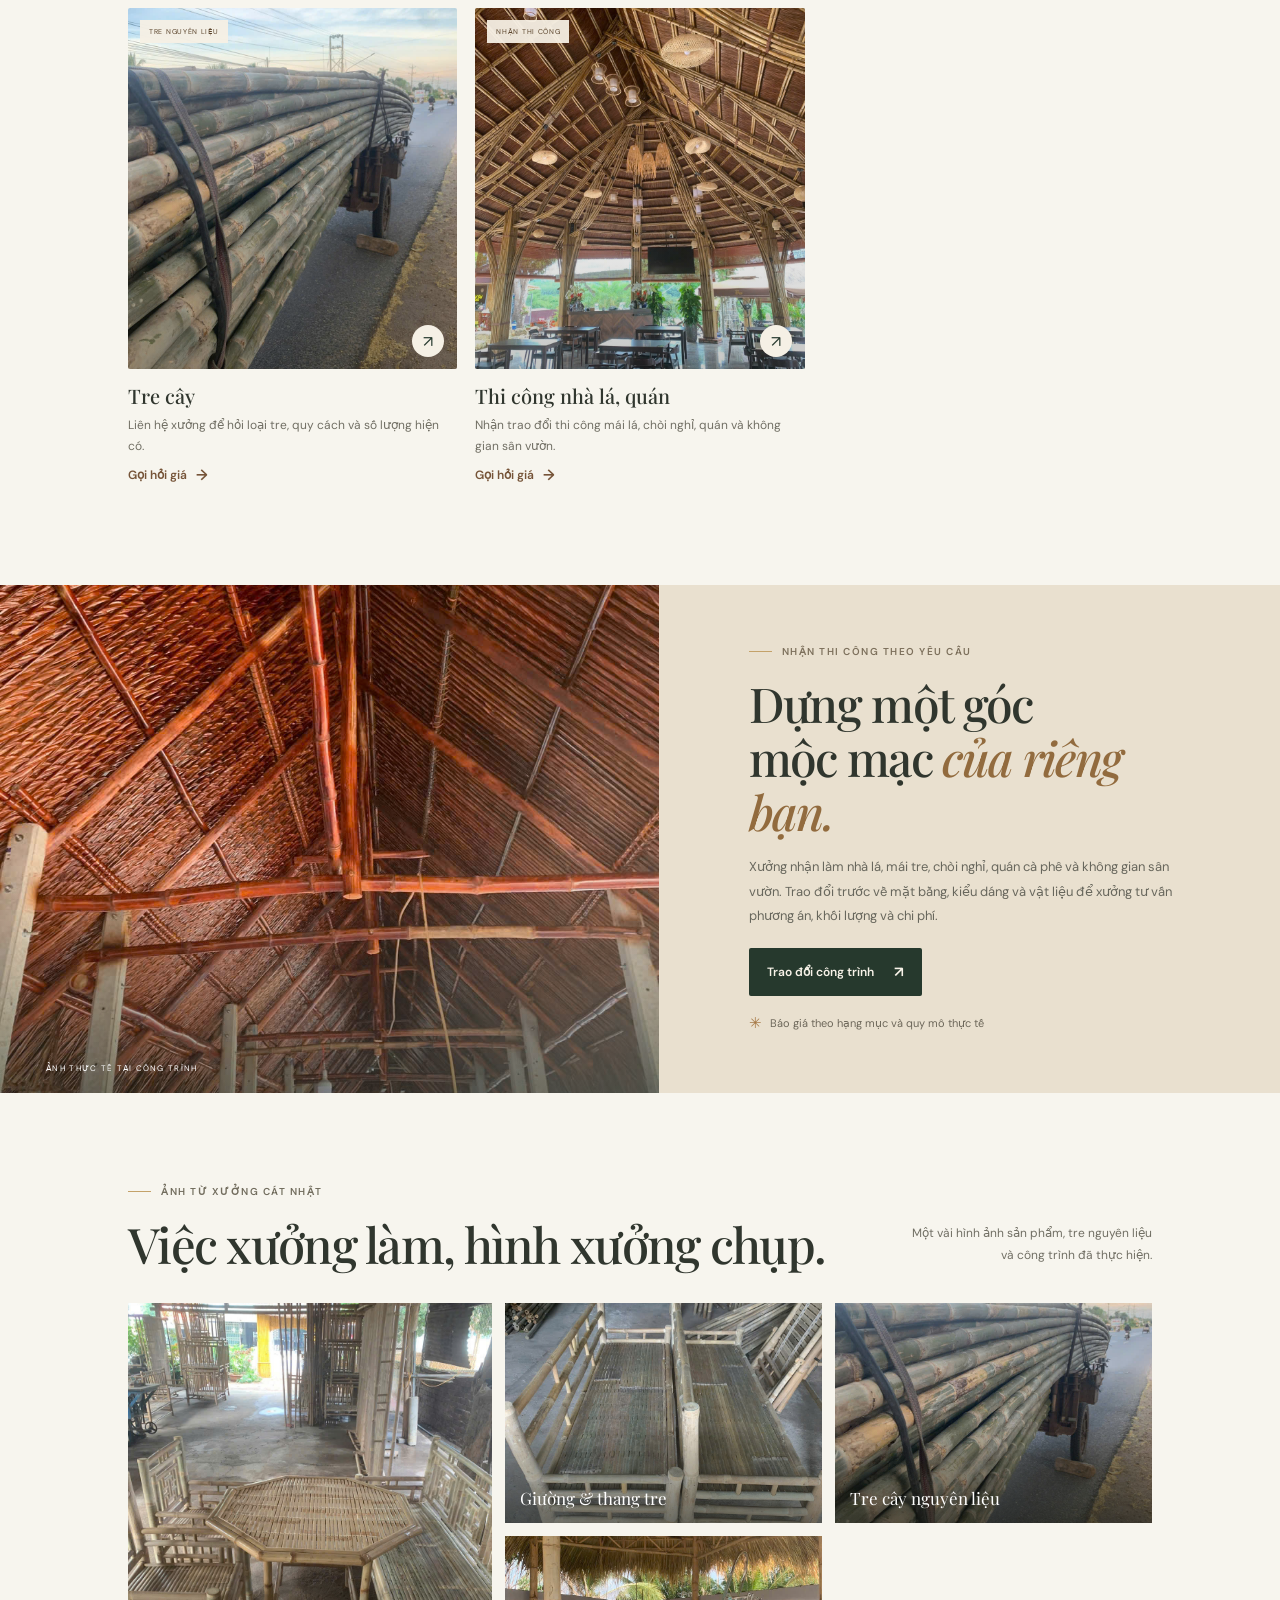
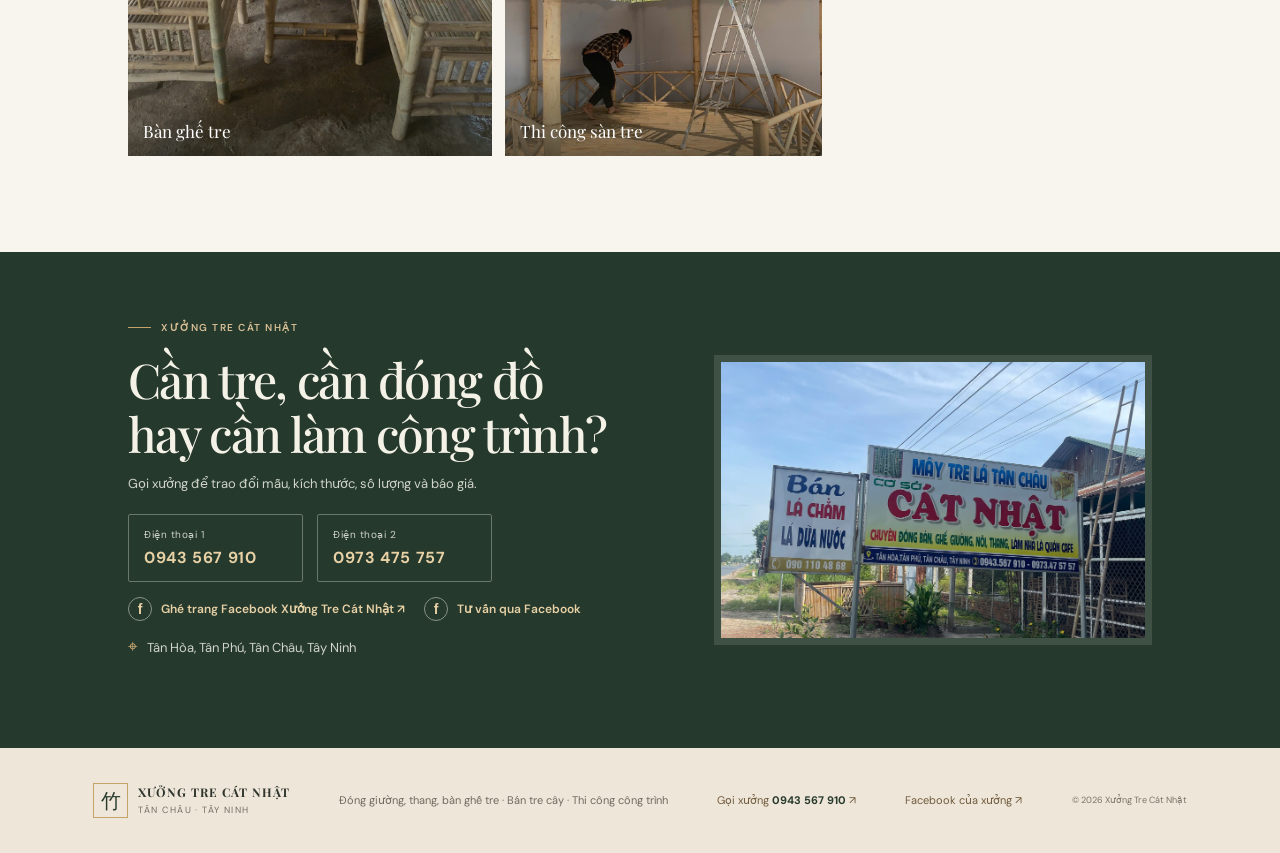
==== commit 22b42fd4: "Refine bamboo storefront visual design Co-authored-by: Copilot <223556219+Copilot@users.noreply.gith" ====
--- a/index.html
+++ b/index.html
@@ -178,7 +178,7 @@
             href="https://m.me/XuongTreCatNhat"
             target="_blank"
             rel="noopener noreferrer"
-          ><span aria-hidden="true">✉</span> Nhắn tin qua Messenger</a>
+          ><span aria-hidden="true">f</span> Tư vấn qua Facebook</a>
           <p class="address"><span>⌖</span> Tân Hòa, Tân Phú, Tân Châu, Tây Ninh</p>
         </div>
         <div class="contact-sign">
@@ -198,12 +198,12 @@
       </a>
       <p>Đóng giường, thang, bàn ghế tre · Bán tre cây · Thi công công trình</p>
       <a class="footer-phone" href="tel:+84943567910">Gọi xưởng <span>0943 567 910</span> ↗</a>
-      <a class="footer-facebook" href="https://www.facebook.com/XuongTreCatNhat/" target="_blank" rel="noopener noreferrer">Facebook ↗</a>
+      <a class="footer-facebook" href="https://www.facebook.com/XuongTreCatNhat/" target="_blank" rel="noopener noreferrer">Facebook của xưởng ↗</a>
       <small class="copyright">© 2026 Xưởng Tre Cát Nhật</small>
     </footer>
 
     <div class="mobile-contact-actions" aria-label="Liên hệ xưởng">
-      <a class="mobile-message" href="https://m.me/XuongTreCatNhat" target="_blank" rel="noopener noreferrer"><span aria-hidden="true">✉</span> Nhắn Messenger</a>
+      <a class="mobile-message" href="https://m.me/XuongTreCatNhat" target="_blank" rel="noopener noreferrer"><span aria-hidden="true">f</span> Tư vấn Facebook</a>
       <a class="mobile-call" href="tel:+84943567910"><span aria-hidden="true">☎</span> Gọi xưởng</a>
     </div>
     <script src="app.js"></script>
--- a/styles.css
+++ b/styles.css
@@ -1,88 +1,90 @@
 :root {
-  --forest: #28382b;
-  --forest-soft: #3c503d;
-  --bark: #744d30;
-  --bark-light: #a97945;
-  --cream: #f5f0e5;
-  --cream-dark: #e9e0cf;
-  --ink: #322c23;
-  --muted: #81796b;
-  --line: #ded5c5;
+  --forest: #26392d;
+  --forest-soft: #3b5140;
+  --bark: #765438;
+  --bark-light: #987247;
+  --cream: #f7f5ee;
+  --cream-dark: #eee8db;
+  --ink: #30362e;
+  --muted: #716f64;
+  --line: #dedbcf;
+  --bamboo: #c4a26a;
   --serif: "Playfair Display", Georgia, serif;
   --sans: "DM Sans", "Segoe UI", sans-serif;
 }
 
 * { box-sizing: border-box; }
 html { scroll-behavior: smooth; scroll-padding-top: 85px; }
-body { margin: 0; background: var(--cream); color: var(--ink); font-family: var(--sans); font-size: 14px; -webkit-font-smoothing: antialiased; }
+body { margin: 0; background: var(--cream); color: var(--ink); font-family: var(--sans); font-size: 15px; -webkit-font-smoothing: antialiased; }
 button, input { font: inherit; }
 a { color: inherit; text-decoration: none; }
 img { display: block; max-width: 100%; }
-.topline { min-height: 34px; display: flex; justify-content: space-between; align-items: center; padding: 0 7.3%; color: #e9e1d1; background: #1f2c22; font-size: 9px; letter-spacing: .14em; }
-.topline a { color: #e9c991; letter-spacing: .04em; }
-.site-header { height: 83px; display: flex; align-items: center; justify-content: space-between; gap: 30px; padding: 0 7.3%; position: sticky; top: 0; z-index: 20; background: var(--cream); border-bottom: 1px solid rgba(50,44,35,.1); }
+a:focus-visible, button:focus-visible, input:focus-visible { outline: 2px solid var(--bamboo); outline-offset: 3px; }
+.topline { min-height: 34px; display: flex; justify-content: space-between; align-items: center; padding: 0 7.3%; color: #e9e5d8; background: #1f2c22; font-size: 10px; letter-spacing: .12em; }
+.topline a { color: #e5c992; letter-spacing: .04em; }
+.site-header { height: 83px; display: flex; align-items: center; justify-content: space-between; gap: 30px; padding: 0 7.3%; position: sticky; top: 0; z-index: 20; background: rgba(247,245,238,.97); border-bottom: 1px solid var(--line); }
 .brand { display: inline-flex; align-items: center; gap: 10px; flex-shrink: 0; }
-.brand-icon { display: grid; place-items: center; width: 40px; height: 40px; border: 1px solid #9a774e; color: var(--bark); font-family: var(--serif); font-size: 24px; }
+.brand-icon { display: grid; place-items: center; width: 40px; height: 40px; border: 1px solid var(--bamboo); color: var(--forest); font-family: var(--serif); font-size: 24px; }
 .brand-copy { display: grid; gap: 4px; }
 .brand-copy strong { font-family: var(--serif); font-size: 15px; letter-spacing: .08em; }
-.brand-copy small { color: var(--muted); font-size: 8px; letter-spacing: .19em; }
+.brand-copy small { color: var(--muted); font-size: 9px; letter-spacing: .16em; }
 .main-nav { display: flex; align-items: center; gap: clamp(20px,3vw,42px); }
-.main-nav a { color: #61594d; font-size: 11px; transition: color .2s; }
+.main-nav a { color: #54584e; font-size: 12px; transition: color .2s; }
 .main-nav a:hover { color: var(--bark-light); }
-.header-call { display: flex; align-items: center; gap: 10px; padding: 9px 13px; border: 1px solid #c9b99f; color: var(--forest); }
+.header-call { display: flex; align-items: center; gap: 10px; padding: 9px 13px; border: 1px solid #c8c0ae; color: var(--forest); }
 .phone-symbol { font-size: 19px; }
 .header-call span:last-child { display: grid; gap: 3px; }
-.header-call small { color: var(--muted); font-size: 7px; letter-spacing: .1em; }
-.header-call strong { font-size: 11px; }
+.header-call small { color: var(--muted); font-size: 8px; letter-spacing: .1em; }
+.header-call strong { font-size: 12px; }
 .menu-toggle { display: none; }
 
-.hero { position: relative; min-height: 590px; display: grid; grid-template-columns: 46% 54%; align-items: center; padding: 45px 7.3% 55px; overflow: hidden; background: var(--forest); color: #f6f0e5; }
+.hero { position: relative; min-height: 590px; display: grid; grid-template-columns: 46% 54%; align-items: center; padding: 45px 7.3% 55px; overflow: hidden; background: var(--forest); color: #f7f5ee; }
 .hero-copy { position: relative; z-index: 1; padding: 12px 10% 12px 2%; }
-.eyebrow { display: flex; align-items: center; gap: 10px; margin: 0 0 19px; color: #e2c89b; font-size: 9px; font-weight: 600; letter-spacing: .17em; }
-.eyebrow > span { width: 23px; height: 1px; display: inline-block; background: #bb8b51; }
+.eyebrow { display: flex; align-items: center; gap: 10px; margin: 0 0 19px; color: #e1ca9f; font-size: 10px; font-weight: 600; letter-spacing: .15em; }
+.eyebrow > span { width: 23px; height: 1px; display: inline-block; background: var(--bamboo); }
 .hero h1 { margin: 0; font-family: var(--serif); font-size: clamp(51px,6.2vw,79px); font-weight: 500; letter-spacing: -.05em; line-height: 1.06; }
 h1 em, h2 em { color: #c39b65; font-weight: 500; }
-.hero-description { max-width: 400px; margin: 22px 0 25px; color: #d1d0c3; font-size: 12px; line-height: 1.9; }
+.hero-description { max-width: 400px; margin: 22px 0 25px; color: #d9dbd1; font-size: 14px; line-height: 1.85; }
 .hero-actions { display: flex; flex-wrap: wrap; gap: 11px; }
-.button { min-height: 46px; display: inline-flex; align-items: center; justify-content: center; gap: 20px; padding: 0 17px; font-size: 10px; transition: background .2s,color .2s; }
+.button { min-height: 48px; display: inline-flex; align-items: center; justify-content: center; gap: 20px; padding: 0 18px; border-radius: 2px; font-size: 12px; font-weight: 600; transition: background .2s,color .2s; }
 .button span { font-size: 15px; }
-.button-light { color: var(--forest); background: #e7d6b7; }
+.button-light { color: var(--forest); background: #e2d1ae; }
 .button-light:hover { background: white; }
 .button-outline { border: 1px solid #899082; color: #f6f0e5; }
 .button-outline:hover { background: rgba(255,255,255,.1); }
 .hero-location { display: flex; align-items: center; gap: 10px; margin-top: 35px; color: #eee8da; }
 .location-mark { color: #d0a76e; font-size: 23px; }
 .hero-location span:last-child { display: grid; gap: 4px; }
-.hero-location strong { font-size: 10px; font-weight: 500; }
-.hero-location small { color: #b6bcad; font-size: 9px; }
+.hero-location strong { font-size: 12px; font-weight: 500; }
+.hero-location small { color: #c2c8bc; font-size: 10px; }
 .hero-photo { position: relative; height: 460px; margin-left: 4%; }
 .hero-photo::after { position: absolute; inset: 45% 0 0; content: ""; background: linear-gradient(transparent,rgba(24,30,22,.55)); pointer-events: none; }
 .hero-photo img { width: 100%; height: 100%; object-fit: cover; object-position: center 57%; }
 .photo-tag { position: absolute; z-index: 1; right: 15px; bottom: 17px; color: white; font-size: 8px; letter-spacing: .15em; }
 .hero-index { position: absolute; right: 2%; top: 33%; writing-mode: vertical-rl; color: #c4c5b6; font-size: 8px; letter-spacing: .2em; }
 
-.service-strip { min-height: 94px; display: grid; grid-template-columns: repeat(4,1fr); align-items: center; gap: 15px; padding: 17px 9%; background: #ebe2d2; }
+.service-strip { min-height: 94px; display: grid; grid-template-columns: repeat(4,1fr); align-items: center; gap: 15px; padding: 17px 9%; background: #eee8db; border-bottom: 1px solid var(--line); }
 .service-strip div { display: flex; justify-content: center; align-items: center; gap: 11px; }
 .service-strip span { color: #a67845; font-family: var(--serif); font-size: 19px; }
-.service-strip strong { font-size: 10px; font-weight: 600; }
+.service-strip strong { font-size: 12px; font-weight: 600; }
 .section-wrap { padding-right: 10%; padding-left: 10%; }
 .catalog { padding-top: 91px; padding-bottom: 100px; }
 .section-heading { display: flex; justify-content: space-between; align-items: end; gap: 25px; margin-bottom: 32px; }
-.eyebrow-dark { color: #847663; }
+.eyebrow-dark { color: #726d5e; }
 h2 { margin: 0; font-family: var(--serif); font-size: clamp(35px,4vw,49px); font-weight: 500; letter-spacing: -.035em; line-height: 1.12; }
 .section-heading h2 em { color: var(--bark-light); }
-.heading-note { margin: 0 0 5px; color: var(--muted); font-size: 10px; line-height: 1.9; text-align: right; }
+.heading-note { margin: 0 0 5px; color: var(--muted); font-size: 12px; line-height: 1.8; text-align: right; }
 .catalog-tools { display: flex; justify-content: space-between; align-items: center; gap: 15px; margin-bottom: 19px; }
 .filter-list { display: flex; flex-wrap: wrap; gap: 5px; }
-.filter-chip { padding: 9px 14px; border: 1px solid transparent; background: transparent; color: #766f62; font-size: 10px; cursor: pointer; }
+.filter-chip { padding: 9px 14px; border: 1px solid transparent; background: transparent; color: #69685e; font-size: 11px; cursor: pointer; }
 .filter-chip:hover, .filter-chip.is-active { border-color: #c6b89f; color: var(--forest); background: #eee7d9; }
 .catalog-search { display: flex; align-items: center; gap: 8px; width: 205px; padding: 7px 8px; border-bottom: 1px solid #cfc5b2; }
 .catalog-search > span { color: #887b66; font-size: 22px; line-height: 1; }
-.catalog-search input { width: 100%; border: 0; outline: 0; color: var(--ink); background: transparent; font-size: 10px; }
+.catalog-search input { width: 100%; border: 0; outline: 0; color: var(--ink); background: transparent; font-size: 12px; }
 .catalog-search input::placeholder { color: #999080; }
 .product-grid { display: grid; grid-template-columns: repeat(3,minmax(0,1fr)); gap: 31px 18px; }
 .product-card { min-width: 0; }
-.product-image { position: relative; display: block; overflow: hidden; aspect-ratio: .91; background: #ddd0b9; }
+.product-image { position: relative; display: block; overflow: hidden; aspect-ratio: .91; border-radius: 2px; background: #ddd0b9; }
 .product-image::after { position: absolute; inset: 45% 0 0; content: ""; background: linear-gradient(transparent,rgba(25,27,21,.25)); }
 .product-image img { width: 100%; height: 100%; object-fit: cover; transition: transform .45s; }
 .product-card:hover .product-image img { transform: scale(1.045); }
@@ -95,9 +97,9 @@
 .product-label { position: absolute; z-index: 1; top: 12px; left: 12px; padding: 7px 9px; color: #5b442b; background: rgba(247,241,229,.94); font-size: 7px; letter-spacing: .1em; }
 .image-arrow { position: absolute; z-index: 1; right: 13px; bottom: 12px; display: grid; place-items: center; width: 32px; height: 32px; border-radius: 50%; color: var(--forest); background: #f5f0e5; font-size: 16px; }
 .product-info { padding-top: 13px; }
-.product-info h3 { margin: 0 0 6px; font-family: var(--serif); font-size: 19px; font-weight: 500; }
-.product-info p { min-height: 35px; margin: 0 0 8px; color: var(--muted); font-size: 10px; line-height: 1.7; }
-.product-link { display: inline-flex; align-items: center; gap: 9px; color: var(--bark); font-size: 10px; font-weight: 600; }
+.product-info h3 { margin: 0 0 6px; font-family: var(--serif); font-size: 20px; font-weight: 500; }
+.product-info p { min-height: 38px; margin: 0 0 8px; color: var(--muted); font-size: 12px; line-height: 1.7; }
+.product-link { display: inline-flex; align-items: center; gap: 9px; color: var(--bark); font-size: 12px; font-weight: 600; }
 .product-link span { font-size: 15px; transition: transform .2s; }
 .product-link:hover span { transform: translateX(4px); }
 .empty-state { padding: 35px 0; color: var(--muted); text-align: center; font-size: 12px; }
@@ -111,10 +113,10 @@
 .build-copy .eyebrow { color: #7d705c; }
 .build-copy h2 { margin-bottom: 17px; font-size: clamp(35px,4vw,48px); }
 .build-copy h2 em { color: #926b3e; }
-.build-copy > p:not(.eyebrow) { max-width: 440px; margin-bottom: 20px; color: #756d60; font-size: 11px; line-height: 1.9; }
+.build-copy > p:not(.eyebrow) { max-width: 440px; margin-bottom: 20px; color: #68675d; font-size: 13px; line-height: 1.85; }
 .button-dark { color: #f7f2e8; background: var(--forest); }
 .button-dark:hover { background: #435b42; }
-.build-note { display: flex; align-items: center; gap: 8px; margin-top: 17px; color: #7a705f; font-size: 9px; }
+.build-note { display: flex; align-items: center; gap: 8px; margin-top: 17px; color: #6d675a; font-size: 11px; }
 .build-note span { color: #a67845; font-size: 15px; }
 
 .gallery { padding-top: 92px; padding-bottom: 96px; }
@@ -123,26 +125,27 @@
 .gallery-item::after { position: absolute; inset: 55% 0 0; content: ""; background: linear-gradient(transparent,rgba(24,26,20,.62)); }
 .gallery-item img { width: 100%; height: 100%; object-fit: cover; transition: transform .45s; }
 .gallery-item:hover img { transform: scale(1.04); }
-.gallery-item figcaption { position: absolute; z-index: 1; bottom: 14px; left: 15px; color: white; font-family: var(--serif); font-size: 15px; }
+.gallery-item figcaption { position: absolute; z-index: 1; bottom: 14px; left: 15px; color: white; font-family: var(--serif); font-size: 17px; }
 .gallery-tall { grid-row: span 2; }
 .gallery-tall img { object-position: center; }
 
-.contact-section { display: grid; grid-template-columns: 1.1fr .9fr; gap: 50px; align-items: center; padding: 69px 10%; color: #f2ecdd; background: var(--forest); }
+.contact-section { display: grid; grid-template-columns: 1.1fr .9fr; gap: 50px; align-items: center; padding: 69px 10%; color: #f4f1e7; background: var(--forest); }
 .contact-copy .eyebrow { color: #d7be94; }
 .contact-copy h2 { font-size: clamp(35px,4vw,48px); }
-.contact-copy > p:not(.eyebrow) { margin: 14px 0 22px; color: #c5c6b8; font-size: 11px; }
+.contact-copy > p:not(.eyebrow) { margin: 14px 0 22px; color: #d0d4ca; font-size: 13px; }
 .contact-numbers { display: flex; flex-wrap: wrap; gap: 14px; }
-.contact-numbers a { min-width: 175px; display: grid; gap: 6px; padding: 13px 15px; border: 1px solid #697363; }
+.contact-numbers a { min-width: 175px; display: grid; gap: 6px; padding: 13px 15px; border: 1px solid #69786a; border-radius: 2px; transition: background .2s,border-color .2s; }
 .contact-numbers a:hover { border-color: #d2ad76; }
-.contact-numbers span { color: #c0c3b4; font-size: 8px; letter-spacing: .1em; }
-.contact-numbers strong { color: #f0d7ad; font-size: 15px; letter-spacing: .04em; }
-.facebook-link { display: inline-flex; align-items: center; gap: 9px; margin-top: 15px; color: #f0d7ad; font-size: 10px; }
-.facebook-link > span { display: grid; place-items: center; width: 21px; height: 21px; border: 1px solid #87907e; border-radius: 50%; font-family: Arial, sans-serif; font-size: 14px; font-weight: 700; }
+.contact-numbers a:hover { background: rgba(255,255,255,.04); }
+.contact-numbers span { color: #d0d4ca; font-size: 10px; letter-spacing: .05em; }
+.contact-numbers strong { color: #e7d1a5; font-size: 16px; letter-spacing: .04em; }
+.facebook-link { display: inline-flex; align-items: center; gap: 9px; margin-top: 15px; color: #e7d1a5; font-size: 12px; font-weight: 600; }
+.facebook-link > span { display: grid; place-items: center; width: 24px; height: 24px; border: 1px solid #899487; border-radius: 50%; font-family: Arial, sans-serif; font-size: 14px; font-weight: 700; }
 .facebook-link:hover, .footer-facebook:hover { color: white; }
-.messenger-link { display: inline-flex; align-items: center; gap: 9px; margin: 12px 0 0 15px; color: #f0d7ad; font-size: 10px; }
-.messenger-link > span { display: grid; place-items: center; width: 21px; height: 21px; border: 1px solid #87907e; border-radius: 50%; font-size: 11px; }
+.messenger-link { display: inline-flex; align-items: center; gap: 9px; margin: 12px 0 0 15px; color: #e7d1a5; font-size: 12px; font-weight: 600; }
+.messenger-link > span { display: grid; place-items: center; width: 24px; height: 24px; border: 1px solid #899487; border-radius: 50%; font-family: Arial, sans-serif; font-size: 14px; font-weight: 700; }
 .messenger-link:hover { color: white; }
-.contact-copy .address { margin: 19px 0 0; color: #ded8c9; font-size: 10px; }
+.contact-copy .address { margin: 19px 0 0; color: #deded3; font-size: 12px; }
 .address span { margin-right: 6px; color: #d2ad76; font-size: 17px; }
 .contact-sign { height: 290px; overflow: hidden; border: 7px solid rgba(245,240,229,.12); }
 .contact-sign img { width: 100%; height: 100%; object-fit: cover; object-position: center 45%; }
@@ -150,11 +153,11 @@
 .site-footer { min-height: 105px; display: flex; align-items: center; justify-content: space-between; gap: 22px; padding: 21px 7.3%; background: #eee6d8; }
 .footer-brand .brand-icon { width: 35px; height: 35px; font-size: 20px; }
 .footer-brand .brand-copy strong { font-size: 12px; }
-.site-footer > p { margin: 0; color: #776f62; font-size: 9px; }
-.footer-phone { color: #78634a; font-size: 9px; }
+.site-footer > p { margin: 0; color: #6f6b60; font-size: 11px; }
+.footer-phone { color: #705a3d; font-size: 11px; }
 .footer-phone span { color: var(--forest); font-weight: 700; }
-.footer-facebook { color: #78634a; font-size: 9px; }
-.copyright { color: #898174; font-size: 8px; }
+.footer-facebook { color: #705a3d; font-size: 11px; }
+.copyright { color: #797569; font-size: 9px; }
 .mobile-contact-actions { display: none; }
 .mobile-break { display: none; }
 
@@ -173,13 +176,13 @@
 }
 @media (max-width: 700px) {
   html { scroll-padding-top: 68px; }
-  .topline { min-height: 29px; padding: 0 5%; font-size: 7px; letter-spacing: .08em; }
-  .topline a { font-size: 8px; }
+  .topline { min-height: 31px; padding: 0 5%; font-size: 8px; letter-spacing: .06em; }
+  .topline a { font-size: 9px; }
   .site-header { height: 67px; gap: 0; }
   .brand { gap: 7px; }
   .brand-icon { width: 34px; height: 34px; font-size: 21px; }
   .brand-copy strong { font-size: 12px; }
-  .brand-copy small { font-size: 7px; }
+  .brand-copy small { font-size: 8px; }
   .header-call { display: none; }
   .menu-toggle { order: 2; display: grid; gap: 6px; width: 25px; padding: 4px 0; border: 0; background: transparent; }
   .menu-toggle span { height: 1px; background: var(--forest); }
@@ -188,34 +191,35 @@
   .main-nav a { padding: 12px 0; font-size: 12px; }
   .hero { min-height: auto; display: flex; flex-direction: column; align-items: stretch; padding: 43px 6% 29px; }
   .hero-copy { padding: 0 0 25px; }
-  .eyebrow { margin-bottom: 14px; font-size: 8px; }
+  .eyebrow { margin-bottom: 14px; font-size: 9px; }
   .hero h1 { font-size: clamp(52px,13vw,68px); }
-  .hero-description { margin: 17px 0 20px; font-size: 11px; }
+  .hero-description { margin: 17px 0 20px; font-size: 12px; }
   .hero-location { margin-top: 24px; }
+  .hero-location strong { font-size: 11px; }
   .hero-photo { height: 300px; margin: 0; }
   .hero-index { top: auto; right: 6%; bottom: 15px; writing-mode: horizontal-tb; font-size: 7px; }
   .service-strip { grid-template-columns: 1fr 1fr; gap: 16px 5px; padding: 20px 5%; }
   .service-strip div { justify-content: flex-start; gap: 8px; }
   .service-strip span { font-size: 16px; }
-  .service-strip strong { font-size: 9px; }
+  .service-strip strong { font-size: 10px; }
   .section-wrap { padding-right: 6%; padding-left: 6%; }
   .catalog { padding-top: 61px; padding-bottom: 62px; }
   .section-heading { align-items: flex-start; flex-direction: column; gap: 12px; margin-bottom: 21px; }
   h2 { font-size: 37px; }
-  .heading-note { margin: 0; font-size: 9px; text-align: left; }
+  .heading-note { margin: 0; font-size: 10px; text-align: left; }
   .mobile-break { display: initial; }
   .catalog-tools { align-items: stretch; flex-direction: column; gap: 9px; }
   .filter-list { flex-wrap: nowrap; overflow-x: auto; padding-bottom: 3px; }
-  .filter-chip { flex-shrink: 0; padding: 8px 11px; font-size: 9px; }
+  .filter-chip { flex-shrink: 0; padding: 8px 11px; font-size: 10px; }
   .catalog-search { width: 100%; }
   .product-grid { grid-template-columns: repeat(2,minmax(0,1fr)); gap: 24px 12px; }
   .product-image { aspect-ratio: .78; }
-  .product-label { top: 7px; left: 7px; max-width: calc(100% - 14px); padding: 6px; font-size: 6px; }
+  .product-label { top: 7px; left: 7px; max-width: calc(100% - 14px); padding: 6px; font-size: 7px; }
   .image-arrow { right: 8px; bottom: 8px; width: 28px; height: 28px; }
   .product-info { padding-top: 9px; }
-  .product-info h3 { font-size: 16px; }
-  .product-info p { min-height: 48px; font-size: 9px; }
-  .product-link { font-size: 9px; }
+  .product-info h3 { font-size: 17px; }
+  .product-info p { min-height: 48px; font-size: 10px; }
+  .product-link { font-size: 10px; }
   .build-section { grid-template-columns: 1fr; }
   .build-photo { min-height: 300px; }
   .build-copy { padding: 39px 7% 42px; }
@@ -223,7 +227,7 @@
   .gallery { padding-top: 62px; padding-bottom: 62px; }
   .gallery-grid { grid-template-columns: 1fr 1fr; grid-template-rows: 190px 155px 155px; gap: 9px; }
   .gallery-tall { grid-row: span 2; }
-  .gallery-item figcaption { bottom: 9px; left: 9px; font-size: 12px; }
+  .gallery-item figcaption { bottom: 9px; left: 9px; font-size: 13px; }
   .contact-section { grid-template-columns: 1fr; gap: 25px; padding: 42px 7%; }
   .contact-copy h2 { font-size: 37px; }
   .contact-sign { height: 230px; }
@@ -232,11 +236,11 @@
   .footer-facebook { font-size: 10px; }
   .copyright { display: none; }
   .mobile-contact-actions { position: fixed; right: 10px; bottom: 10px; left: 10px; z-index: 25; display: grid; grid-template-columns: 1fr 1fr; gap: 8px; }
-  .mobile-contact-actions a { min-height: 48px; display: flex; align-items: center; justify-content: center; gap: 8px; box-shadow: 0 4px 18px rgba(0,0,0,.2); font-size: 11px; font-weight: 600; }
+  .mobile-contact-actions a { min-height: 48px; display: flex; align-items: center; justify-content: center; gap: 8px; border-radius: 3px; box-shadow: 0 3px 12px rgba(0,0,0,.16); font-size: 11px; font-weight: 600; }
   .mobile-call { color: #f8f2e6; background: var(--forest); }
   .mobile-call span { color: #e5c28c; font-size: 18px; }
-  .mobile-message { color: #fff; background: #0866ff; }
-  .mobile-message span { font-size: 15px; }
+  .mobile-message { color: var(--forest); background: #e5d6b8; }
+  .mobile-message span { display: grid; place-items: center; width: 19px; height: 19px; border: 1px solid #9f865c; border-radius: 50%; font-family: Arial,sans-serif; font-size: 12px; font-weight: 700; }
 }
 @media (prefers-reduced-motion: reduce) {
   *, *::before, *::after { scroll-behavior: auto !important; transition-duration: .01ms !important; }
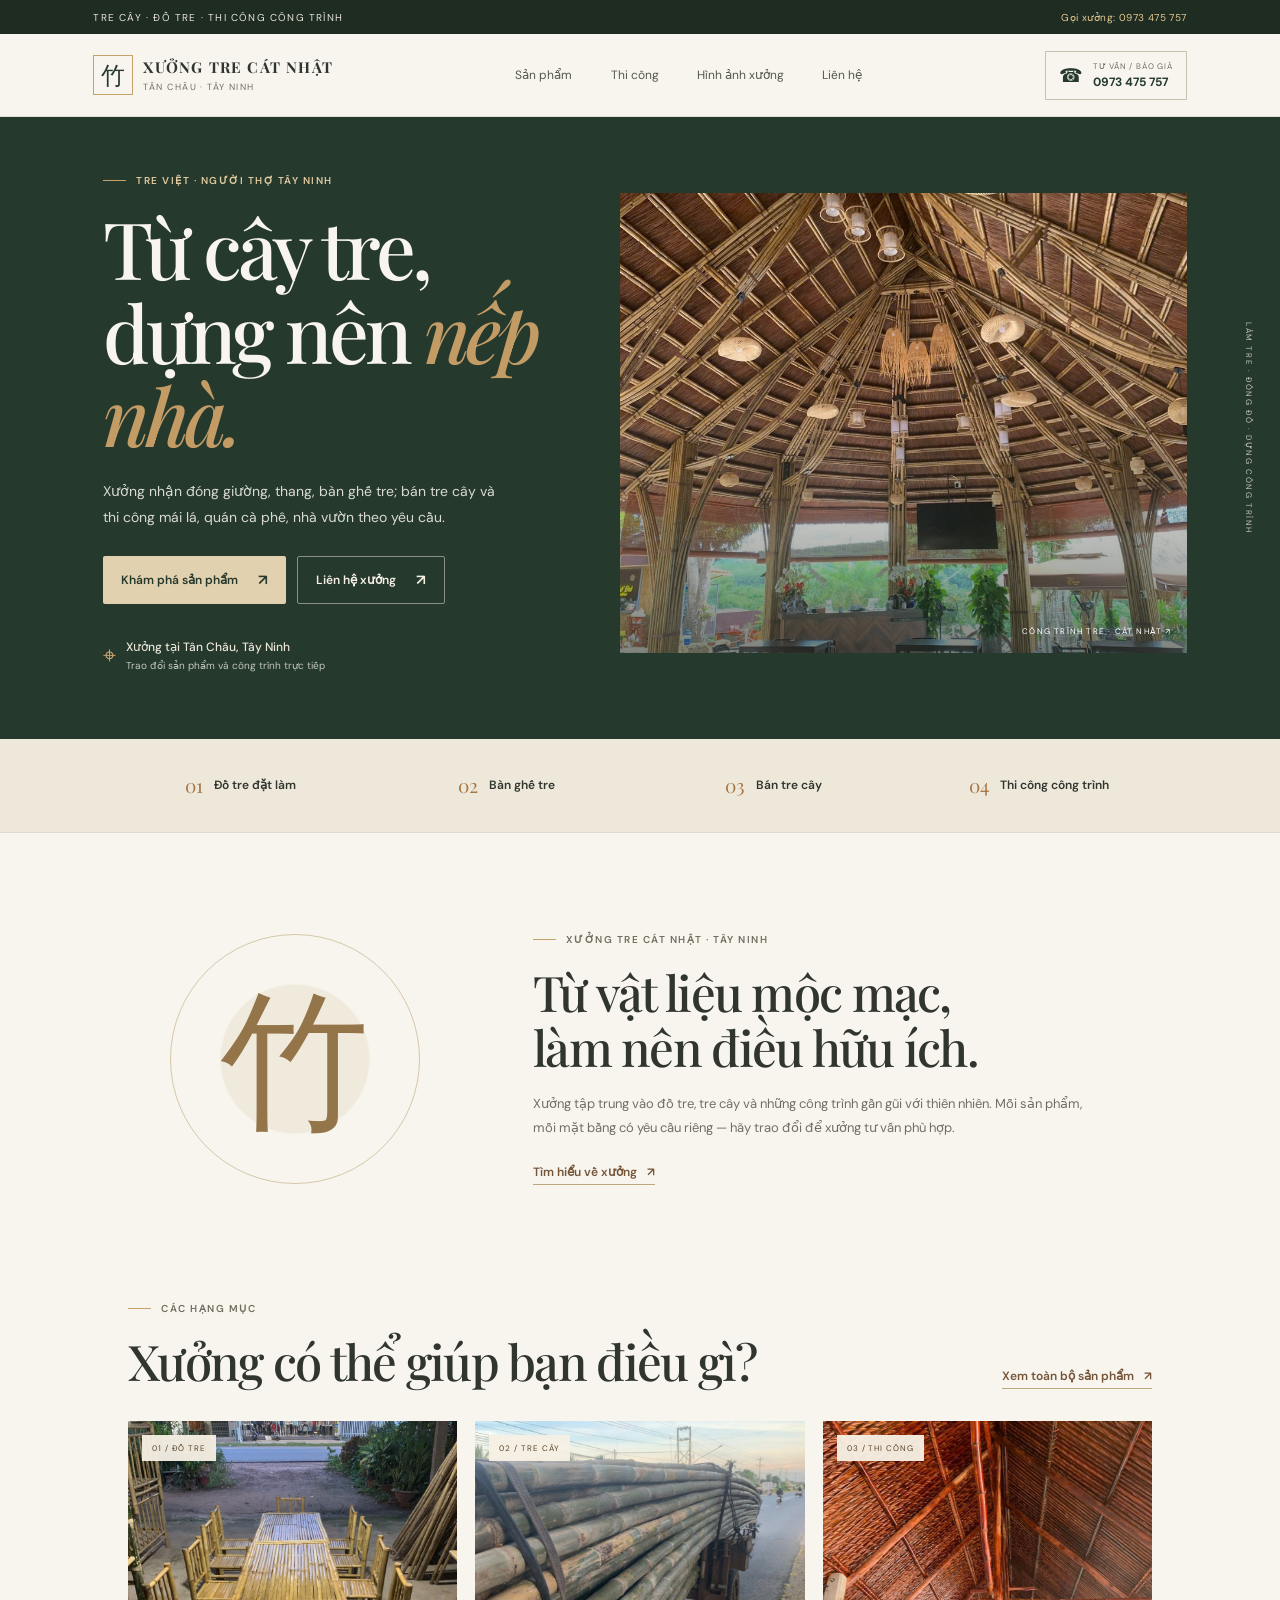
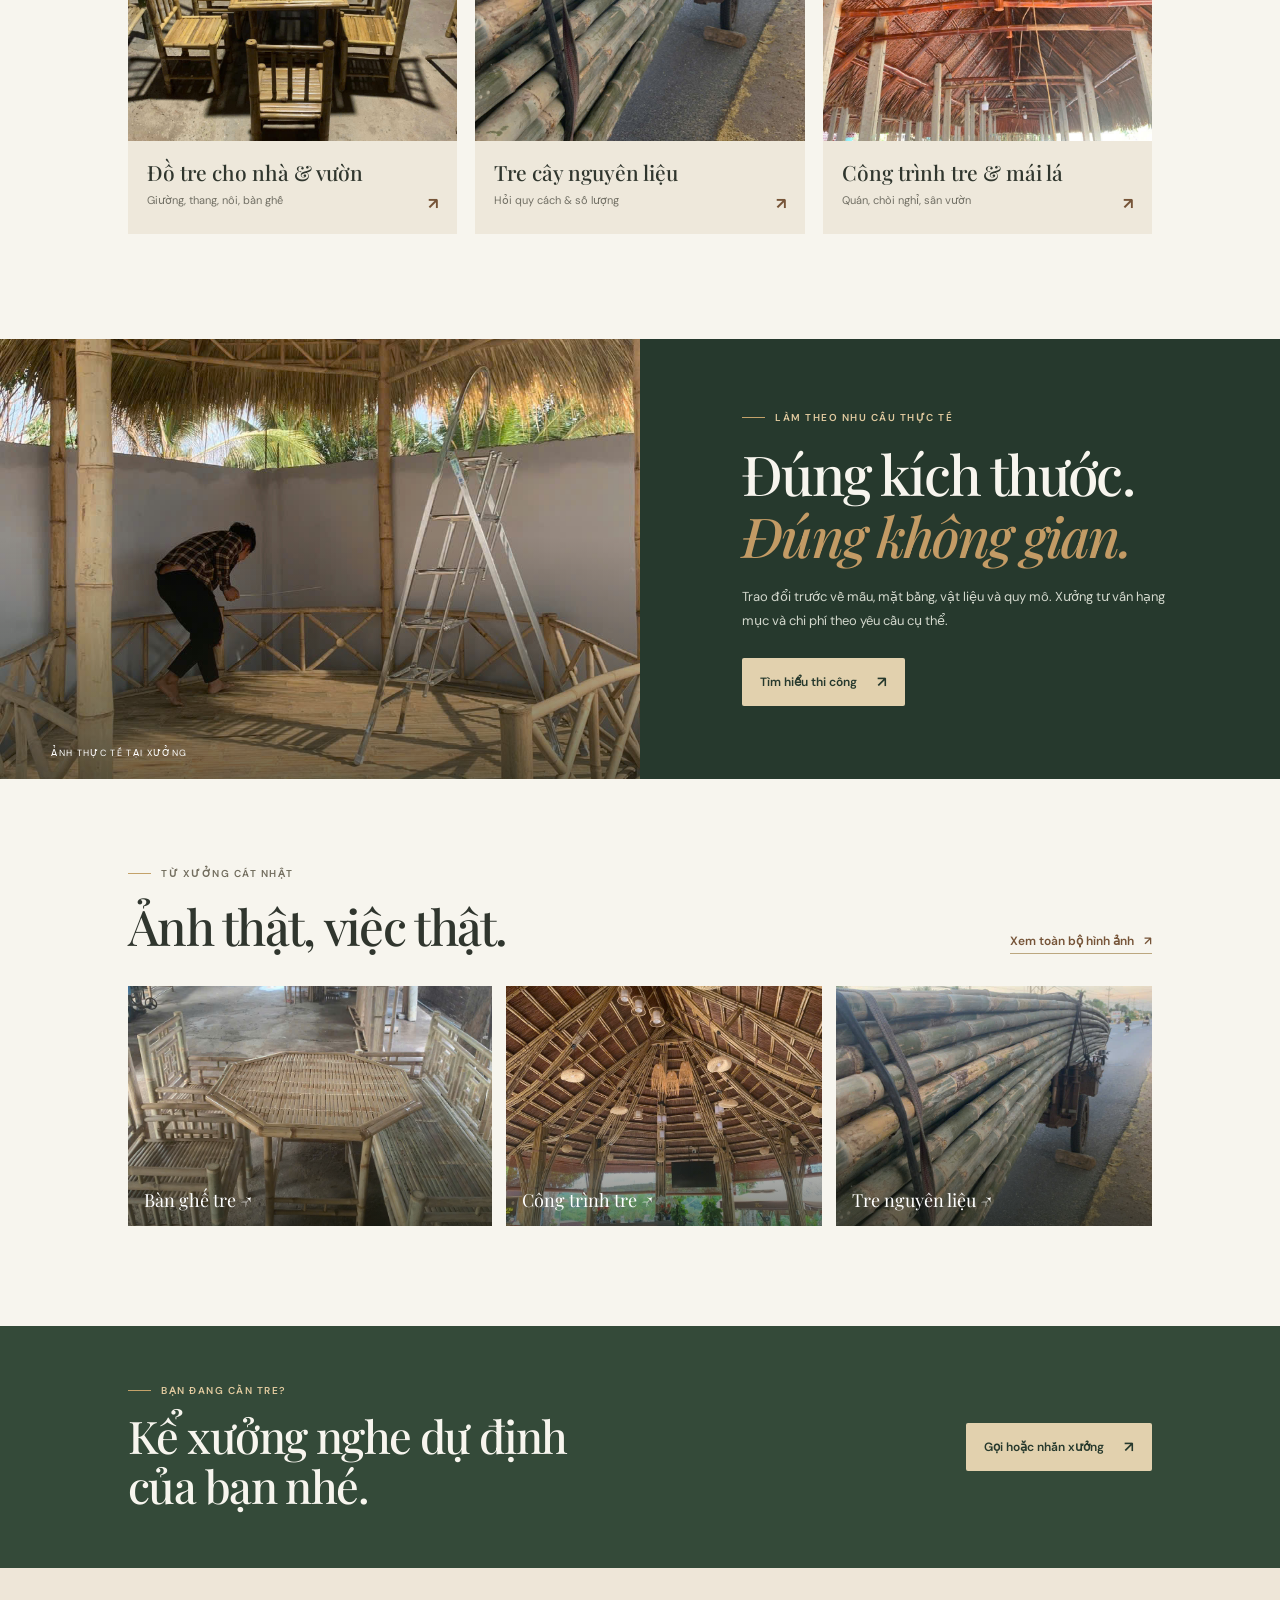
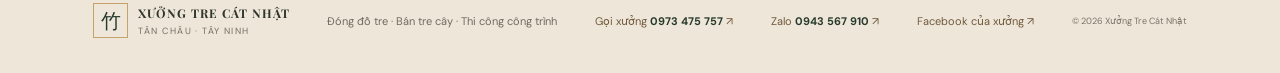
==== commit 8becc306: "Complete multi-page bamboo storefront redesign Co-authored-by: Copilot <223556219+Copilot@users.nore" ====
--- a/index.html
+++ b/index.html
@@ -3,209 +3,62 @@
   <head>
     <meta charset="UTF-8" />
     <meta name="viewport" content="width=device-width, initial-scale=1.0" />
-    <meta
-      name="description"
-      content="Xưởng Tre Cát Nhật chuyên đóng giường, thang tre, bàn ghế; bán tre cây và nhận thi công nhà lá, quán cà phê."
-    />
+    <meta name="description" content="Xưởng Tre Cát Nhật nhận đóng đồ tre, bán tre cây và thi công mái lá, quán cà phê, nhà vườn tại Tân Châu, Tây Ninh." />
     <meta name="theme-color" content="#28382b" />
-    <title>Xưởng Tre Cát Nhật — Giường, thang & công trình tre</title>
+    <title>Xưởng Tre Cát Nhật | Đồ tre & thi công</title>
+    <link rel="icon" type="image/svg+xml" href="favicon.svg" />
     <link rel="preconnect" href="https://fonts.googleapis.com" />
     <link rel="preconnect" href="https://fonts.gstatic.com" crossorigin />
-    <link
-      href="https://fonts.googleapis.com/css2?family=DM+Sans:wght@400;500;600;700&family=Playfair+Display:wght@500;600;700&display=swap"
-      rel="stylesheet"
-    />
+    <link href="https://fonts.googleapis.com/css2?family=DM+Sans:wght@400;500;600;700&family=Playfair+Display:wght@500;600;700&display=swap" rel="stylesheet" />
     <link rel="stylesheet" href="styles.css" />
   </head>
-  <body>
-    <div class="topline">
-      <span>TRE CÂY · ĐỒ TRE · THI CÔNG CÔNG TRÌNH</span>
-      <a href="tel:+84943567910">Gọi xưởng: 0943 567 910</a>
-    </div>
-
+  <body class="home-page">
+    <div class="topline"><span>TRE CÂY · ĐỒ TRE · THI CÔNG CÔNG TRÌNH</span><a href="tel:+84973475757">Gọi xưởng: 0973 475 757</a></div>
     <header class="site-header">
-      <a class="brand" href="#" aria-label="Xưởng Tre Cát Nhật — Trang chủ">
-        <span class="brand-icon" aria-hidden="true">竹</span>
-        <span class="brand-copy">
-          <strong>XƯỞNG TRE CÁT NHẬT</strong>
-          <small>TÂN CHÂU · TÂY NINH</small>
-        </span>
-      </a>
-      <button class="menu-toggle" aria-label="Mở menu" aria-expanded="false">
-        <span></span><span></span>
-      </button>
+      <a class="brand" href="index.html" aria-label="Xưởng Tre Cát Nhật — Trang chủ"><span class="brand-icon" aria-hidden="true">竹</span><span class="brand-copy"><strong>XƯỞNG TRE CÁT NHẬT</strong><small>TÂN CHÂU · TÂY NINH</small></span></a>
+      <button class="menu-toggle" aria-label="Mở menu" aria-expanded="false"><span></span><span></span></button>
       <nav class="main-nav" aria-label="Điều hướng chính">
-        <a href="#san-pham">Sản phẩm</a>
-        <a href="#thi-cong">Thi công</a>
-        <a href="#hinh-anh">Hình ảnh xưởng</a>
-        <a href="#lien-he">Liên hệ</a>
+        <a href="san-pham.html">Sản phẩm</a><a href="thi-cong.html">Thi công</a><a href="hinh-anh.html">Hình ảnh xưởng</a><a href="lien-he.html">Liên hệ</a>
       </nav>
-      <a class="header-call" href="tel:+84943567910">
-        <span class="phone-symbol" aria-hidden="true">☎</span>
-        <span><small>TƯ VẤN / BÁO GIÁ</small><strong>0943 567 910</strong></span>
-      </a>
+      <a class="header-call" href="tel:+84973475757"><span class="phone-symbol" aria-hidden="true">☎</span><span><small>TƯ VẤN / BÁO GIÁ</small><strong>0973 475 757</strong></span></a>
     </header>
-
     <main>
       <section class="hero">
-        <div class="hero-copy">
+        <div class="hero-copy" data-reveal>
           <p class="eyebrow"><span></span> TRE VIỆT · NGƯỜI THỢ TÂY NINH</p>
           <h1>Từ cây tre,<br />dựng nên <em>nếp nhà.</em></h1>
-          <p class="hero-description">
-            Xưởng nhận đóng giường, thang, bàn ghế tre; bán tre cây và thi
-            công mái lá, quán cà phê, nhà vườn theo yêu cầu.
-          </p>
-          <div class="hero-actions">
-            <a class="button button-light" href="#san-pham">Xem sản phẩm <span>↘</span></a>
-            <a class="button button-outline" href="tel:+84943567910">Gọi hỏi giá <span>↗</span></a>
-          </div>
-          <div class="hero-location">
-            <span class="location-mark">⌖</span>
-            <span><strong>Xưởng tại Tân Châu, Tây Ninh</strong><small>Nhận trao đổi đơn hàng và công trình</small></span>
-          </div>
+          <p class="hero-description">Xưởng nhận đóng giường, thang, bàn ghế tre; bán tre cây và thi công mái lá, quán cà phê, nhà vườn theo yêu cầu.</p>
+          <div class="hero-actions"><a class="button button-light" href="san-pham.html">Khám phá sản phẩm <span>↗</span></a><a class="button button-outline" href="lien-he.html">Liên hệ xưởng <span>↗</span></a></div>
+          <div class="hero-location"><span class="location-mark">⌖</span><span><strong>Xưởng tại Tân Châu, Tây Ninh</strong><small>Trao đổi sản phẩm và công trình trực tiếp</small></span></div>
         </div>
-        <div class="hero-photo">
-          <img
-            src="images/1793514628657_2302248318093158072_8414925042818070924_f6bd788562dd0f237fe60cd14b8ffb95.jpg"
-            alt="Không gian quán với kết cấu mái tre do xưởng thực hiện"
-          />
-          <span class="photo-tag">CÔNG TRÌNH TRE · CÁT NHẬT</span>
-        </div>
+        <a class="hero-photo" href="thi-cong.html" aria-label="Xem dịch vụ thi công tre"><img src="images/1793514628657_2302248318093158072_8414925042818070924_f6bd788562dd0f237fe60cd14b8ffb95.jpg" alt="Không gian quán với kết cấu mái tre do xưởng thực hiện" /><span class="photo-tag">CÔNG TRÌNH TRE · CÁT NHẬT ↗</span></a>
         <div class="hero-index">LÀM TRE · ĐÓNG ĐỒ · DỰNG CÔNG TRÌNH</div>
       </section>
-
-      <section class="service-strip" aria-label="Dịch vụ của xưởng">
-        <div><span>01</span><strong>Giường tre</strong></div>
-        <div><span>02</span><strong>Thang & bàn ghế tre</strong></div>
-        <div><span>03</span><strong>Bán tre cây</strong></div>
-        <div><span>04</span><strong>Thi công nhà lá, quán</strong></div>
+      <section class="service-strip" aria-label="Dịch vụ của xưởng"><a href="san-pham.html"><span>01</span><strong>Đồ tre đặt làm</strong></a><a href="san-pham.html"><span>02</span><strong>Bàn ghế tre</strong></a><a href="san-pham.html"><span>03</span><strong>Bán tre cây</strong></a><a href="thi-cong.html"><span>04</span><strong>Thi công công trình</strong></a></section>
+      <section class="home-intro section-wrap" data-reveal>
+        <div class="home-intro-mark" aria-hidden="true">竹</div>
+        <div><p class="eyebrow eyebrow-dark"><span></span> XƯỞNG TRE CÁT NHẬT · TÂY NINH</p><h2>Từ vật liệu mộc mạc,<br />làm nên điều hữu ích.</h2><p>Xưởng tập trung vào đồ tre, tre cây và những công trình gần gũi với thiên nhiên. Mỗi sản phẩm, mỗi mặt bằng có yêu cầu riêng — hãy trao đổi để xưởng tư vấn phù hợp.</p><a class="text-link" href="lien-he.html">Tìm hiểu về xưởng <span>↗</span></a></div>
       </section>
-
-      <section class="catalog section-wrap" id="san-pham">
-        <div class="section-heading">
-          <div>
-            <p class="eyebrow eyebrow-dark"><span></span> SẢN PHẨM & DỊCH VỤ</p>
-            <h2>Tre trong nhà,<br class="mobile-break" /> tre ngoài vườn.</h2>
-          </div>
-          <p class="heading-note">
-            Mỗi món có thể trao đổi kích thước và kiểu dáng.<br />
-            Xưởng báo giá theo sản phẩm, số lượng và yêu cầu thực tế.
-          </p>
-        </div>
-        <div class="catalog-tools">
-          <div class="filter-list" role="group" aria-label="Lọc sản phẩm và dịch vụ">
-            <button class="filter-chip is-active" data-filter="all">Tất cả</button>
-            <button class="filter-chip" data-filter="do-tre">Đồ tre</button>
-            <button class="filter-chip" data-filter="tre-cay">Tre cây</button>
-            <button class="filter-chip" data-filter="thi-cong">Thi công</button>
-          </div>
-          <label class="catalog-search">
-            <span aria-hidden="true">⌕</span>
-            <input type="search" placeholder="Tìm sản phẩm..." aria-label="Tìm sản phẩm" />
-          </label>
-        </div>
-        <div class="product-grid" id="product-grid" aria-live="polite"></div>
-        <p class="empty-state" hidden>Chưa thấy mục phù hợp. Bạn gọi xưởng để hỏi thêm nhé.</p>
-      </section>
-
-      <section class="build-section" id="thi-cong">
-        <div class="build-photo">
-          <img
-            src="images/1793514628593_2302248318093158072_8414925042818070924_a363cd27d2b1b5b8b6a3afbc06272234.jpg"
-            alt="Kết cấu khung tre và mái lá trong công trình"
-            loading="lazy"
-          />
-          <span>ẢNH THỰC TẾ TẠI CÔNG TRÌNH</span>
-        </div>
-        <div class="build-copy">
-          <p class="eyebrow"><span></span> NHẬN THI CÔNG THEO YÊU CẦU</p>
-          <h2>Dựng một góc<br />mộc mạc <em>của riêng bạn.</em></h2>
-          <p>
-            Xưởng nhận làm nhà lá, mái tre, chòi nghỉ, quán cà phê và không gian
-            sân vườn. Trao đổi trước về mặt bằng, kiểu dáng và vật liệu để xưởng
-            tư vấn phương án, khối lượng và chi phí.
-          </p>
-          <a class="button button-dark" href="tel:+84943567910">Trao đổi công trình <span>↗</span></a>
-          <div class="build-note"><span>✳</span> Báo giá theo hạng mục và quy mô thực tế</div>
+      <section class="home-services section-wrap">
+        <div class="section-heading" data-reveal><div><p class="eyebrow eyebrow-dark"><span></span> CÁC HẠNG MỤC</p><h2>Xưởng có thể<br class="mobile-break" /> giúp bạn điều gì?</h2></div><a class="text-link" href="san-pham.html">Xem toàn bộ sản phẩm <span>↗</span></a></div>
+        <div class="home-service-grid">
+          <a class="home-service-card" href="san-pham.html" data-reveal><span class="home-service-number">01 / ĐỒ TRE</span><img src="images/1793514628648_2302248318093158072_8414925042818070924_faf610fb0ae1437bdadcbadafabccfb0.jpg" alt="Bàn ghế tre tại xưởng" loading="lazy" /><div><h3>Đồ tre cho nhà & vườn</h3><span>Giường, thang, nôi, bàn ghế <b>↗</b></span></div></a>
+          <a class="home-service-card" href="san-pham.html" data-reveal><span class="home-service-number">02 / TRE CÂY</span><img src="images/1793514628563_2302248318093158072_8414925042818070924_aedded32623b53c413bf5d4d743a442a.jpg" alt="Tre cây được chuyển đến xưởng" loading="lazy" /><div><h3>Tre cây nguyên liệu</h3><span>Hỏi quy cách & số lượng <b>↗</b></span></div></a>
+          <a class="home-service-card" href="thi-cong.html" data-reveal><span class="home-service-number">03 / THI CÔNG</span><img src="images/1793514628593_2302248318093158072_8414925042818070924_a363cd27d2b1b5b8b6a3afbc06272234.jpg" alt="Kết cấu khung tre và mái lá" loading="lazy" /><div><h3>Công trình tre & mái lá</h3><span>Quán, chòi nghỉ, sân vườn <b>↗</b></span></div></a>
         </div>
       </section>
-
-      <section class="gallery section-wrap" id="hinh-anh">
-        <div class="section-heading">
-          <div>
-            <p class="eyebrow eyebrow-dark"><span></span> ẢNH TỪ XƯỞNG CÁT NHẬT</p>
-            <h2>Việc xưởng làm,<br class="mobile-break" /> hình xưởng chụp.</h2>
-          </div>
-          <p class="heading-note">Một vài hình ảnh sản phẩm, tre nguyên liệu<br />và công trình đã thực hiện.</p>
-        </div>
-        <div class="gallery-grid">
-          <figure class="gallery-item gallery-tall">
-            <img src="images/1793514628638_2302248318093158072_8414925042818070924_1a4702af2884a85660128b7a0f03ecbd.jpg" alt="Bộ bàn ghế tre tại xưởng" loading="lazy" />
-            <figcaption>Bàn ghế tre</figcaption>
-          </figure>
-          <figure class="gallery-item">
-            <img src="images/1793514628611_2302248318093158072_8414925042818070924_bbc98dd63fa89bb948191620b139f778.jpg" alt="Giường tre và thang tre làm tại xưởng" loading="lazy" />
-            <figcaption>Giường & thang tre</figcaption>
-          </figure>
-          <figure class="gallery-item">
-            <img src="images/1793514628563_2302248318093158072_8414925042818070924_aedded32623b53c413bf5d4d743a442a.jpg" alt="Tre cây được xưởng vận chuyển" loading="lazy" />
-            <figcaption>Tre cây nguyên liệu</figcaption>
-          </figure>
-          <figure class="gallery-item">
-            <img src="images/1793514628673_2302248318093158072_8414925042818070924_ba38e5b9bf5c7ebfebbb3e8cbd4e57aa.jpg" alt="Thợ đang thi công sàn và lan can tre" loading="lazy" />
-            <figcaption>Thi công sàn tre</figcaption>
-          </figure>
-        </div>
+      <section class="home-feature">
+        <div class="home-feature-photo" data-reveal><img src="images/1793514628673_2302248318093158072_8414925042818070924_ba38e5b9bf5c7ebfebbb3e8cbd4e57aa.jpg" alt="Thợ đang thi công sàn và lan can tre" loading="lazy" /><span>ẢNH THỰC TẾ TẠI XƯỞNG</span></div>
+        <div class="home-feature-copy" data-reveal><p class="eyebrow"><span></span> LÀM THEO NHU CẦU THỰC TẾ</p><h2>Đúng kích thước.<br /><em>Đúng không gian.</em></h2><p>Trao đổi trước về mẫu, mặt bằng, vật liệu và quy mô. Xưởng tư vấn hạng mục và chi phí theo yêu cầu cụ thể.</p><a class="button button-light" href="thi-cong.html">Tìm hiểu thi công <span>↗</span></a></div>
       </section>
-
-      <section class="contact-section" id="lien-he">
-        <div class="contact-copy">
-          <p class="eyebrow"><span></span> XƯỞNG TRE CÁT NHẬT</p>
-          <h2>Cần tre, cần đóng đồ<br />hay cần làm công trình?</h2>
-          <p>Gọi xưởng để trao đổi mẫu, kích thước, số lượng và báo giá.</p>
-          <div class="contact-numbers">
-            <a href="tel:+84943567910"><span>Điện thoại 1</span><strong>0943 567 910</strong></a>
-            <a href="tel:+84973475757"><span>Điện thoại 2</span><strong>0973 475 757</strong></a>
-          </div>
-          <a
-            class="facebook-link"
-            href="https://www.facebook.com/XuongTreCatNhat/"
-            target="_blank"
-            rel="noopener noreferrer"
-          ><span aria-hidden="true">f</span> Ghé trang Facebook Xưởng Tre Cát Nhật ↗</a>
-          <a
-            class="messenger-link"
-            href="https://m.me/XuongTreCatNhat"
-            target="_blank"
-            rel="noopener noreferrer"
-          ><span aria-hidden="true">f</span> Tư vấn qua Facebook</a>
-          <p class="address"><span>⌖</span> Tân Hòa, Tân Phú, Tân Châu, Tây Ninh</p>
-        </div>
-        <div class="contact-sign">
-          <img
-            src="images/1793514628681_2302248318093158072_8414925042818070924_1838c5b27fb792c9d031f95ab811257e.jpg"
-            alt="Bảng hiệu Cơ sở Cát Nhật tại Tân Châu, Tây Ninh"
-            loading="lazy"
-          />
-        </div>
+      <section class="home-gallery section-wrap">
+        <div class="section-heading" data-reveal><div><p class="eyebrow eyebrow-dark"><span></span> TỪ XƯỞNG CÁT NHẬT</p><h2>Ảnh thật, việc thật.</h2></div><a class="text-link" href="hinh-anh.html">Xem toàn bộ hình ảnh <span>↗</span></a></div>
+        <div class="home-gallery-grid"><a href="hinh-anh.html" data-reveal><img src="images/1793514628638_2302248318093158072_8414925042818070924_1a4702af2884a85660128b7a0f03ecbd.jpg" alt="Bộ bàn ghế tre tại xưởng" loading="lazy" /><span>Bàn ghế tre ↗</span></a><a href="hinh-anh.html" data-reveal><img src="images/1793514628657_2302248318093158072_8414925042818070924_f6bd788562dd0f237fe60cd14b8ffb95.jpg" alt="Không gian công trình tre" loading="lazy" /><span>Công trình tre ↗</span></a><a href="hinh-anh.html" data-reveal><img src="images/1793514628563_2302248318093158072_8414925042818070924_aedded32623b53c413bf5d4d743a442a.jpg" alt="Tre cây tại xưởng" loading="lazy" /><span>Tre nguyên liệu ↗</span></a></div>
       </section>
+      <section class="cta-band" data-reveal><div><p class="eyebrow"><span></span> BẠN ĐANG CẦN TRE?</p><h2>Kể xưởng nghe dự định<br />của bạn nhé.</h2></div><a class="button button-light" href="lien-he.html">Gọi hoặc nhắn xưởng <span>↗</span></a></section>
     </main>
-
-    <footer class="site-footer">
-      <a class="brand footer-brand" href="#">
-        <span class="brand-icon" aria-hidden="true">竹</span>
-        <span class="brand-copy"><strong>XƯỞNG TRE CÁT NHẬT</strong><small>TÂN CHÂU · TÂY NINH</small></span>
-      </a>
-      <p>Đóng giường, thang, bàn ghế tre · Bán tre cây · Thi công công trình</p>
-      <a class="footer-phone" href="tel:+84943567910">Gọi xưởng <span>0943 567 910</span> ↗</a>
-      <a class="footer-facebook" href="https://www.facebook.com/XuongTreCatNhat/" target="_blank" rel="noopener noreferrer">Facebook của xưởng ↗</a>
-      <small class="copyright">© 2026 Xưởng Tre Cát Nhật</small>
-    </footer>
-
-    <div class="mobile-contact-actions" aria-label="Liên hệ xưởng">
-      <a class="mobile-message" href="https://m.me/XuongTreCatNhat" target="_blank" rel="noopener noreferrer"><span aria-hidden="true">f</span> Tư vấn Facebook</a>
-      <a class="mobile-call" href="tel:+84943567910"><span aria-hidden="true">☎</span> Gọi xưởng</a>
-    </div>
+    <footer class="site-footer"><a class="brand footer-brand" href="index.html"><span class="brand-icon" aria-hidden="true">竹</span><span class="brand-copy"><strong>XƯỞNG TRE CÁT NHẬT</strong><small>TÂN CHÂU · TÂY NINH</small></span></a><p>Đóng đồ tre · Bán tre cây · Thi công công trình</p><a class="footer-phone" href="tel:+84973475757">Gọi xưởng <span>0973 475 757</span> ↗</a><a class="footer-zalo" href="https://zalo.me/84943567910" target="_blank" rel="noopener noreferrer">Zalo <span>0943 567 910</span> ↗</a><a class="footer-facebook" href="https://www.facebook.com/XuongTreCatNhat/" target="_blank" rel="noopener noreferrer">Facebook của xưởng ↗</a><small class="copyright">© 2026 Xưởng Tre Cát Nhật</small></footer>
+    <div class="mobile-contact" aria-label="Liên hệ xưởng"><div class="mobile-contact-options" id="mobile-contact-options" hidden><a class="mobile-contact-option mobile-contact-call" href="tel:+84973475757"><span class="contact-option-icon" aria-hidden="true">☎</span><span><strong>Gọi xưởng</strong><small>0973 475 757</small></span></a><a class="mobile-contact-option mobile-contact-zalo" href="https://zalo.me/84943567910" target="_blank" rel="noopener noreferrer"><span class="contact-option-icon" aria-hidden="true">Z</span><span><strong>Nhắn Zalo</strong><small>0943 567 910</small></span></a></div><button class="mobile-contact-toggle" type="button" aria-label="Mở tùy chọn liên hệ" aria-expanded="false" aria-controls="mobile-contact-options"><span aria-hidden="true">☎</span></button></div>
     <script src="app.js"></script>
   </body>
 </html>
--- a/styles.css
+++ b/styles.css
@@ -84,10 +84,16 @@
 .catalog-search input::placeholder { color: #999080; }
 .product-grid { display: grid; grid-template-columns: repeat(3,minmax(0,1fr)); gap: 31px 18px; }
 .product-card { min-width: 0; }
+.product-media { position: relative; }
 .product-image { position: relative; display: block; overflow: hidden; aspect-ratio: .91; border-radius: 2px; background: #ddd0b9; }
 .product-image::after { position: absolute; inset: 45% 0 0; content: ""; background: linear-gradient(transparent,rgba(25,27,21,.25)); }
 .product-image img { width: 100%; height: 100%; object-fit: cover; transition: transform .45s; }
 .product-card:hover .product-image img { transform: scale(1.045); }
+.image-carousel-control { position: absolute; z-index: 2; top: 50%; display: grid; place-items: center; width: 36px; height: 36px; padding: 0 0 3px; border: 0; border-radius: 50%; color: var(--forest); background: rgba(247,241,229,.96); font: inherit; font-size: 26px; line-height: 1; cursor: pointer; transform: translateY(-50%); transition: background .2s, transform .2s; }
+.image-carousel-control:hover { background: #fffaf0; transform: translateY(-50%) scale(1.06); }
+.image-carousel-prev { left: 12px; }
+.image-carousel-next { right: 12px; }
+.image-carousel-count { position: absolute; z-index: 2; bottom: 13px; left: 50%; padding: 4px 8px; border-radius: 20px; color: #fffaf0; background: rgba(32,35,27,.62); font-size: 10px; transform: translateX(-50%); }
 .product-image--placeholder { display: grid; place-items: center; background: repeating-linear-gradient(135deg,#e9e0cf,#e9e0cf 18px,#e4dac7 18px,#e4dac7 36px); }
 .product-image--placeholder::after { display: none; }
 .image-placeholder { display: grid; justify-items: center; gap: 12px; color: #806344; }
@@ -139,6 +145,9 @@
 .contact-numbers a:hover { background: rgba(255,255,255,.04); }
 .contact-numbers span { color: #d0d4ca; font-size: 10px; letter-spacing: .05em; }
 .contact-numbers strong { color: #e7d1a5; font-size: 16px; letter-spacing: .04em; }
+.zalo-link { display: inline-flex; align-items: center; gap: 9px; margin-top: 15px; color: #e7d1a5; font-size: 12px; font-weight: 600; }
+.zalo-link > span { display: grid; place-items: center; width: 24px; height: 24px; border: 1px solid #899487; border-radius: 50%; font-family: Arial, sans-serif; font-size: 12px; font-weight: 700; }
+.zalo-link:hover, .footer-zalo:hover { color: white; }
 .facebook-link { display: inline-flex; align-items: center; gap: 9px; margin-top: 15px; color: #e7d1a5; font-size: 12px; font-weight: 600; }
 .facebook-link > span { display: grid; place-items: center; width: 24px; height: 24px; border: 1px solid #899487; border-radius: 50%; font-family: Arial, sans-serif; font-size: 14px; font-weight: 700; }
 .facebook-link:hover, .footer-facebook:hover { color: white; }
@@ -156,9 +165,11 @@
 .site-footer > p { margin: 0; color: #6f6b60; font-size: 11px; }
 .footer-phone { color: #705a3d; font-size: 11px; }
 .footer-phone span { color: var(--forest); font-weight: 700; }
+.footer-zalo { color: #705a3d; font-size: 11px; }
+.footer-zalo span { color: var(--forest); font-weight: 700; }
 .footer-facebook { color: #705a3d; font-size: 11px; }
 .copyright { color: #797569; font-size: 9px; }
-.mobile-contact-actions { display: none; }
+.mobile-contact { display: none; }
 .mobile-break { display: none; }
 
 @media (max-width: 960px) {
@@ -216,6 +227,10 @@
   .product-image { aspect-ratio: .78; }
   .product-label { top: 7px; left: 7px; max-width: calc(100% - 14px); padding: 6px; font-size: 7px; }
   .image-arrow { right: 8px; bottom: 8px; width: 28px; height: 28px; }
+  .image-carousel-control { width: 30px; height: 30px; font-size: 23px; }
+  .image-carousel-prev { left: 7px; }
+  .image-carousel-next { right: 7px; }
+  .image-carousel-count { bottom: 10px; }
   .product-info { padding-top: 9px; }
   .product-info h3 { font-size: 17px; }
   .product-info p { min-height: 48px; font-size: 10px; }
@@ -231,17 +246,200 @@
   .contact-section { grid-template-columns: 1fr; gap: 25px; padding: 42px 7%; }
   .contact-copy h2 { font-size: 37px; }
   .contact-sign { height: 230px; }
-  .site-footer { align-items: flex-start; flex-direction: column; gap: 12px; padding: 25px 6% 85px; }
+  .site-footer { align-items: flex-start; flex-direction: column; gap: 12px; padding: 25px 6%; }
   .site-footer > p { max-width: 300px; line-height: 1.7; }
   .footer-facebook { font-size: 10px; }
   .copyright { display: none; }
-  .mobile-contact-actions { position: fixed; right: 10px; bottom: 10px; left: 10px; z-index: 25; display: grid; grid-template-columns: 1fr 1fr; gap: 8px; }
-  .mobile-contact-actions a { min-height: 48px; display: flex; align-items: center; justify-content: center; gap: 8px; border-radius: 3px; box-shadow: 0 3px 12px rgba(0,0,0,.16); font-size: 11px; font-weight: 600; }
-  .mobile-call { color: #f8f2e6; background: var(--forest); }
-  .mobile-call span { color: #e5c28c; font-size: 18px; }
-  .mobile-message { color: var(--forest); background: #e5d6b8; }
-  .mobile-message span { display: grid; place-items: center; width: 19px; height: 19px; border: 1px solid #9f865c; border-radius: 50%; font-family: Arial,sans-serif; font-size: 12px; font-weight: 700; }
+  .mobile-contact { position: fixed; right: max(16px, env(safe-area-inset-right)); bottom: max(16px, env(safe-area-inset-bottom)); z-index: 25; display: grid; justify-items: end; gap: 12px; }
+  .mobile-contact-options { display: grid; gap: 9px; }
+  .mobile-contact-options[hidden] { display: none; }
+  .mobile-contact-option { min-width: 190px; display: flex; align-items: center; gap: 11px; padding: 10px 14px; border: 1px solid rgba(40,56,43,.12); border-radius: 12px; color: var(--ink); background: #fffdf8; box-shadow: 0 5px 20px rgba(24,30,22,.16); }
+  .contact-option-icon { display: grid; flex: 0 0 36px; place-items: center; width: 36px; height: 36px; border-radius: 50%; color: #f8f2e6; background: var(--forest); font-size: 19px; }
+  .mobile-contact-zalo .contact-option-icon { background: #0876d1; font-family: Arial,sans-serif; font-size: 16px; font-weight: 700; }
+  .mobile-contact-option > span:last-child { display: grid; gap: 3px; }
+  .mobile-contact-option strong { font-size: 12px; }
+  .mobile-contact-option small { color: #716e64; font-size: 11px; }
+  .mobile-contact-toggle { display: grid; place-items: center; width: 58px; height: 58px; border: 0; border-radius: 50%; color: #f8f2e6; background: var(--forest); box-shadow: 0 4px 16px rgba(24,30,22,.28); font-size: 25px; cursor: pointer; transition: background .2s, transform .2s; }
+  .mobile-contact-toggle:hover { background: #435b42; transform: translateY(-2px); }
+  .mobile-contact-toggle[aria-expanded="true"] { background: #735a3a; }
 }
 @media (prefers-reduced-motion: reduce) {
   *, *::before, *::after { scroll-behavior: auto !important; transition-duration: .01ms !important; }
 }
+
+/* Multi-page layout and motion */
+body { animation: page-enter .55s ease both; }
+@keyframes page-enter { from { opacity: 0; } to { opacity: 1; } }
+.main-nav a[aria-current="page"] { color: var(--bark); font-weight: 700; }
+.hero-photo { display: block; overflow: hidden; }
+.hero-photo img { transition: transform .8s cubic-bezier(.2,.7,.2,1); }
+.hero-photo:hover img { transform: scale(1.035); }
+.service-strip a { display: flex; justify-content: center; align-items: center; gap: 11px; transition: transform .25s,color .25s; }
+.service-strip a:hover { color: var(--bark-light); transform: translateY(-3px); }
+.home-intro { display: grid; grid-template-columns: .7fr 1.3fr; align-items: center; gap: 7%; padding-top: 100px; padding-bottom: 97px; }
+.home-intro-mark { display: grid; place-items: center; width: min(250px,100%); aspect-ratio: 1; justify-self: center; border: 1px solid #d6c6a9; border-radius: 50%; color: #947449; font-family: var(--serif); font-size: clamp(90px,13vw,150px); background: radial-gradient(circle,#f0eadc 0 42%,transparent 43%); }
+.home-intro h2 { margin-bottom: 17px; }
+.home-intro > div:last-child > p:not(.eyebrow) { max-width: 565px; margin: 0 0 20px; color: var(--muted); font-size: 13px; line-height: 1.9; }
+.text-link { display: inline-flex; align-items: center; gap: 10px; padding-bottom: 4px; border-bottom: 1px solid #bca77f; color: var(--bark); font-size: 12px; font-weight: 600; transition: gap .25s,color .25s; }
+.text-link:hover { gap: 16px; color: var(--forest); }
+.home-services { padding-top: 20px; padding-bottom: 105px; }
+.home-services .section-heading { align-items: end; }
+.home-service-grid { display: grid; grid-template-columns: repeat(3,minmax(0,1fr)); gap: 18px; }
+.home-service-card { position: relative; display: block; min-width: 0; overflow: hidden; background: #eee8db; }
+.home-service-card > img { width: 100%; aspect-ratio: 1.03; object-fit: cover; transition: transform .7s cubic-bezier(.2,.7,.2,1),filter .4s; }
+.home-service-card:hover > img { transform: scale(1.045); filter: saturate(1.08); }
+.home-service-number { position: absolute; z-index: 1; top: 14px; left: 14px; padding: 8px 10px; color: #5b442b; background: rgba(247,241,229,.95); font-size: 8px; letter-spacing: .12em; }
+.home-service-card > div { padding: 17px 19px 20px; }
+.home-service-card h3 { margin: 0 0 7px; font-family: var(--serif); font-size: 21px; font-weight: 500; }
+.home-service-card > div > span { display: flex; justify-content: space-between; gap: 10px; color: var(--muted); font-size: 11px; }
+.home-service-card b { color: var(--bark); font-size: 16px; transition: transform .2s; }
+.home-service-card:hover b { transform: translate(3px,-3px); }
+.home-feature { display: grid; grid-template-columns: 1fr 1fr; min-height: 440px; background: var(--forest); color: var(--cream); }
+.home-feature-photo { position: relative; min-height: 390px; overflow: hidden; }
+.home-feature-photo::after { position: absolute; inset: 45% 0 0; content: ""; background: linear-gradient(transparent,rgba(16,23,17,.6)); }
+.home-feature-photo img { width: 100%; height: 100%; position: absolute; inset: 0; object-fit: cover; transition: transform .8s; }
+.home-feature-photo:hover img { transform: scale(1.035); }
+.home-feature-photo > span { position: absolute; z-index: 1; bottom: 20px; left: 8%; color: white; font-size: 9px; letter-spacing: .15em; }
+.home-feature-copy { align-self: center; padding: 60px clamp(35px,8vw,115px); }
+.home-feature-copy h2 { margin-bottom: 18px; font-size: clamp(38px,4.4vw,55px); }
+.home-feature-copy > p:not(.eyebrow) { max-width: 440px; margin: 0 0 24px; color: #d3d8cd; font-size: 13px; line-height: 1.9; }
+.home-gallery { padding-top: 88px; padding-bottom: 100px; }
+.home-gallery-grid { display: grid; grid-template-columns: 1.15fr 1fr 1fr; gap: 14px; }
+.home-gallery-grid a { position: relative; display: block; height: 240px; overflow: hidden; background: #ddd0b9; }
+.home-gallery-grid a::after { position: absolute; inset: 45% 0 0; content: ""; background: linear-gradient(transparent,rgba(23,28,21,.58)); }
+.home-gallery-grid img { width: 100%; height: 100%; object-fit: cover; transition: transform .7s; }
+.home-gallery-grid a:hover img { transform: scale(1.06); }
+.home-gallery-grid span { position: absolute; z-index: 1; bottom: 14px; left: 16px; color: white; font-family: var(--serif); font-size: 18px; }
+.cta-band { display: flex; justify-content: space-between; align-items: center; gap: 30px; padding: 58px 10%; background: #344a39; color: #f7f5ee; }
+.cta-band h2 { font-size: clamp(31px,4vw,45px); }
+.cta-band .eyebrow { margin-bottom: 13px; }
+.cta-band .button { flex-shrink: 0; }
+.page-hero { position: relative; min-height: 470px; display: flex; align-items: center; overflow: hidden; padding: 72px 10%; color: white; background: var(--forest); }
+.page-hero::after { position: absolute; inset: 0; content: ""; background: linear-gradient(90deg,rgba(24,38,27,.91) 0%,rgba(24,38,27,.68) 52%,rgba(24,38,27,.15) 100%); }
+.page-hero > img { position: absolute; inset: 0; width: 100%; height: 100%; object-fit: cover; object-position: center 52%; animation: hero-image-in 1.2s ease both; }
+@keyframes hero-image-in { from { transform: scale(1.06); } to { transform: scale(1); } }
+.page-hero-content { position: relative; z-index: 1; width: min(650px,100%); }
+.page-hero h1 { margin: 0 0 18px; font-family: var(--serif); font-size: clamp(47px,6.2vw,76px); font-weight: 500; letter-spacing: -.05em; line-height: 1.05; }
+.page-hero-content > p:not(.eyebrow) { max-width: 510px; margin: 0 0 24px; color: #e4e6dc; font-size: 14px; line-height: 1.8; }
+.page-hero .eyebrow { color: #e2c99b; }
+.page-hero-products > img { object-position: center 58%; }
+.page-hero-projects > img { object-position: center 60%; }
+.page-hero-gallery > img { object-position: center 51%; }
+.page-hero-contact > img { object-position: center 45%; }
+.project-intro { display: grid; grid-template-columns: 1fr 1fr; gap: 10%; align-items: end; padding-top: 88px; padding-bottom: 52px; }
+.project-intro h2 { font-size: clamp(36px,4.5vw,53px); }
+.project-intro-copy p { margin: 0 0 20px; color: var(--muted); font-size: 13px; line-height: 1.9; }
+.project-types { display: grid; grid-template-columns: repeat(3,1fr); gap: 0; padding-top: 20px; padding-bottom: 84px; }
+.project-type { display: grid; grid-template-columns: auto 1fr auto; align-items: start; gap: 16px; padding: 23px 18px; border-top: 1px solid #cfc8b9; border-bottom: 1px solid #cfc8b9; }
+.project-type + .project-type { border-left: 1px solid #cfc8b9; }
+.project-number { color: var(--bark-light); font-family: var(--serif); font-size: 17px; }
+.project-type h3 { margin: 0 0 7px; font-family: var(--serif); font-size: 20px; font-weight: 500; }
+.project-type p { margin: 0; color: var(--muted); font-size: 11px; line-height: 1.7; }
+.project-type > a { color: var(--bark); transition: transform .2s; }
+.project-type > a:hover { transform: translate(3px,-3px); }
+.project-photo-grid { display: grid; grid-template-columns: 1.25fr .75fr; gap: 15px; padding-bottom: 95px; }
+.project-photo { position: relative; display: block; height: 330px; overflow: hidden; background: #ddd0b9; }
+.project-photo-large { height: 425px; }
+.project-photo::after { position: absolute; inset: 50% 0 0; content: ""; background: linear-gradient(transparent,rgba(22,28,21,.65)); }
+.project-photo img { width: 100%; height: 100%; object-fit: cover; transition: transform .7s; }
+.project-photo:hover img { transform: scale(1.04); }
+.project-photo span { position: absolute; z-index: 1; bottom: 18px; left: 20px; color: white; font-size: 11px; letter-spacing: .04em; }
+.gallery-page { padding-top: 78px; padding-bottom: 105px; }
+.gallery-wall { display: grid; grid-template-columns: repeat(4,minmax(0,1fr)); grid-auto-rows: 225px; grid-auto-flow: dense; gap: 13px; }
+.gallery-tile { position: relative; display: block; overflow: hidden; background: #dfd4c0; }
+.gallery-tile::after { position: absolute; inset: 45% 0 0; content: ""; background: linear-gradient(transparent,rgba(23,27,21,.62)); }
+.gallery-tile img { width: 100%; height: 100%; object-fit: cover; transition: transform .7s cubic-bezier(.2,.7,.2,1); }
+.gallery-tile:hover img { transform: scale(1.055); }
+.gallery-tile > span { position: absolute; z-index: 1; bottom: 14px; left: 16px; color: white; font-family: var(--serif); font-size: 17px; }
+.gallery-tile-tall { grid-row: span 2; }
+.gallery-tile-wide { grid-column: span 2; }
+.lightbox { position: fixed; width: min(92vw,1100px); max-width: none; max-height: 90vh; padding: 54px 24px 20px; overflow: visible; border: 1px solid rgba(255,255,255,.2); color: white; background: #172119; box-shadow: 0 20px 70px rgba(0,0,0,.4); }
+.lightbox::backdrop { background: rgba(15,20,16,.85); backdrop-filter: blur(5px); }
+.lightbox-image { width: 100%; max-height: 72vh; object-fit: contain; }
+.lightbox-caption { margin: 13px 0 0; color: #e5ddcb; font-size: 12px; text-align: center; }
+.lightbox-close { position: absolute; top: 9px; right: 12px; width: 36px; height: 36px; border: 1px solid #7d8579; border-radius: 50%; color: white; background: transparent; font-size: 25px; cursor: pointer; }
+.contact-page { display: grid; grid-template-columns: 1fr .9fr; gap: 10%; align-items: center; padding-top: 82px; padding-bottom: 90px; }
+.contact-page-copy h2 { margin-bottom: 15px; font-size: clamp(38px,4.4vw,54px); }
+.contact-page-copy > p:not(.eyebrow) { max-width: 430px; margin: 0 0 24px; color: var(--muted); font-size: 13px; line-height: 1.8; }
+.contact-detail { display: flex; align-items: center; gap: 14px; max-width: 430px; margin-top: 10px; padding: 14px; border: 1px solid var(--line); background: rgba(255,255,255,.32); transition: transform .25s,border-color .25s,box-shadow .25s; }
+.contact-detail:hover { transform: translateX(4px); border-color: #b6a27d; box-shadow: 0 8px 24px rgba(47,45,34,.08); }
+.contact-detail-icon { display: grid; flex: 0 0 42px; place-items: center; width: 42px; height: 42px; border-radius: 50%; color: white; background: var(--forest); font-size: 18px; }
+.contact-detail-zalo .contact-detail-icon { background: #0876d1; font-family: Arial,sans-serif; font-weight: 700; }
+.contact-detail-facebook .contact-detail-icon { background: #315a9f; font-family: Arial,sans-serif; font-weight: 700; }
+.contact-detail > span:nth-child(2) { display: grid; gap: 4px; }
+.contact-detail small { color: var(--muted); font-size: 8px; letter-spacing: .12em; }
+.contact-detail strong { color: var(--forest); font-size: 14px; }
+.contact-detail-arrow { margin-left: auto; color: var(--bark); }
+.contact-address { display: flex; align-items: center; gap: 8px; margin-top: 20px; color: var(--muted); font-size: 12px; }
+.contact-address > span { color: var(--bark-light); font-size: 18px; }
+.contact-page-sign { position: relative; display: block; min-height: 420px; overflow: hidden; background: #ddd0b9; }
+.contact-page-sign::after { position: absolute; inset: 55% 0 0; content: ""; background: linear-gradient(transparent,rgba(22,27,20,.62)); }
+.contact-page-sign img { width: 100%; height: 100%; position: absolute; inset: 0; object-fit: cover; object-position: 45% center; transition: transform .6s; }
+.contact-page-sign:hover img { transform: scale(1.04); }
+.contact-page-sign > span { position: absolute; z-index: 1; bottom: 17px; left: 19px; color: white; font-size: 11px; }
+.contact-bottom { display: flex; justify-content: center; align-items: center; gap: 12px; flex-wrap: wrap; padding: 35px 7%; background: var(--cream-dark); }
+.contact-bottom > p { width: 100%; margin: 0 0 7px; font-family: var(--serif); font-size: 23px; text-align: center; }
+.contact-bottom .button-outline { border-color: var(--forest); color: var(--forest); }
+.contact-bottom .button-outline:hover { color: white; background: var(--forest); }
+[data-reveal] { opacity: 0; transform: translateY(24px); transition: opacity .65s ease,transform .65s cubic-bezier(.2,.7,.2,1); }
+[data-reveal].is-visible { opacity: 1; transform: translateY(0); }
+.home-service-card:nth-child(2), .gallery-tile:nth-child(2), .project-type:nth-child(2) { transition-delay: .08s; }
+.home-service-card:nth-child(3), .gallery-tile:nth-child(3), .project-type:nth-child(3) { transition-delay: .16s; }
+
+@media (max-width: 960px) {
+  .home-intro, .contact-page { gap: 6%; }
+  .gallery-wall { grid-template-columns: repeat(3,minmax(0,1fr)); }
+  .project-type { grid-template-columns: auto 1fr; }
+  .project-type > a { display: none; }
+}
+@media (max-width: 700px) {
+  .service-strip a { justify-content: flex-start; gap: 8px; }
+  .home-intro { grid-template-columns: 1fr; gap: 23px; padding-top: 62px; padding-bottom: 62px; }
+  .home-intro-mark { width: 120px; font-size: 68px; }
+  .home-services { padding-top: 5px; padding-bottom: 63px; }
+  .home-services .section-heading { align-items: flex-start; }
+  .home-service-grid { grid-template-columns: 1fr; gap: 12px; }
+  .home-service-card { display: grid; grid-template-columns: 42% 1fr; align-items: stretch; }
+  .home-service-card > img { height: 100%; min-height: 150px; aspect-ratio: auto; }
+  .home-service-card > div { align-self: center; padding: 15px 12px; }
+  .home-service-card h3 { font-size: 17px; }
+  .home-service-card > div > span { font-size: 9px; }
+  .home-service-number { top: 8px; left: 8px; padding: 6px; font-size: 7px; }
+  .home-feature { grid-template-columns: 1fr; }
+  .home-feature-photo { min-height: 270px; }
+  .home-feature-copy { padding: 38px 7% 43px; }
+  .home-gallery { padding-top: 62px; padding-bottom: 65px; }
+  .home-gallery .section-heading { align-items: flex-start; }
+  .home-gallery-grid { grid-template-columns: 1fr 1fr; gap: 8px; }
+  .home-gallery-grid a { height: 155px; }
+  .home-gallery-grid a:first-child { grid-row: span 2; height: auto; }
+  .home-gallery-grid span { bottom: 9px; left: 9px; font-size: 14px; }
+  .cta-band { align-items: flex-start; flex-direction: column; padding: 38px 7%; }
+  .page-hero { min-height: 405px; padding: 55px 7%; }
+  .page-hero::after { background: linear-gradient(90deg,rgba(24,38,27,.9),rgba(24,38,27,.55)); }
+  .page-hero h1 { font-size: clamp(44px,12vw,62px); }
+  .page-hero-content > p:not(.eyebrow) { font-size: 12px; }
+  .project-intro { grid-template-columns: 1fr; gap: 18px; padding-top: 58px; padding-bottom: 32px; }
+  .project-types { grid-template-columns: 1fr; padding-top: 10px; padding-bottom: 55px; }
+  .project-type { padding: 18px 4px; border-bottom: 0; }
+  .project-type:last-child { border-bottom: 1px solid #cfc8b9; }
+  .project-type + .project-type { border-left: 0; }
+  .project-photo-grid { grid-template-columns: 1fr; gap: 10px; padding-bottom: 60px; }
+  .project-photo, .project-photo-large { height: 245px; min-height: 0; }
+  .gallery-page { padding-top: 59px; padding-bottom: 67px; }
+  .gallery-wall { grid-template-columns: repeat(2,minmax(0,1fr)); grid-auto-rows: 170px; gap: 8px; }
+  .gallery-tile-tall { grid-row: span 2; }
+  .gallery-tile-wide { grid-column: span 2; }
+  .gallery-tile > span { bottom: 9px; left: 9px; font-size: 13px; }
+  .contact-page { grid-template-columns: 1fr; gap: 30px; padding-top: 58px; padding-bottom: 60px; }
+  .contact-page-sign { min-height: 270px; }
+  .contact-bottom { align-items: stretch; flex-direction: column; padding: 28px 7%; }
+  .contact-bottom .button { width: 100%; }
+  .contact-bottom > p { font-size: 20px; }
+  [data-reveal] { transform: translateY(16px); }
+}
+@media (prefers-reduced-motion: reduce) {
+  body { animation: none; }
+  [data-reveal] { opacity: 1; transform: none; }
+  .page-hero > img { animation: none; }
+}
